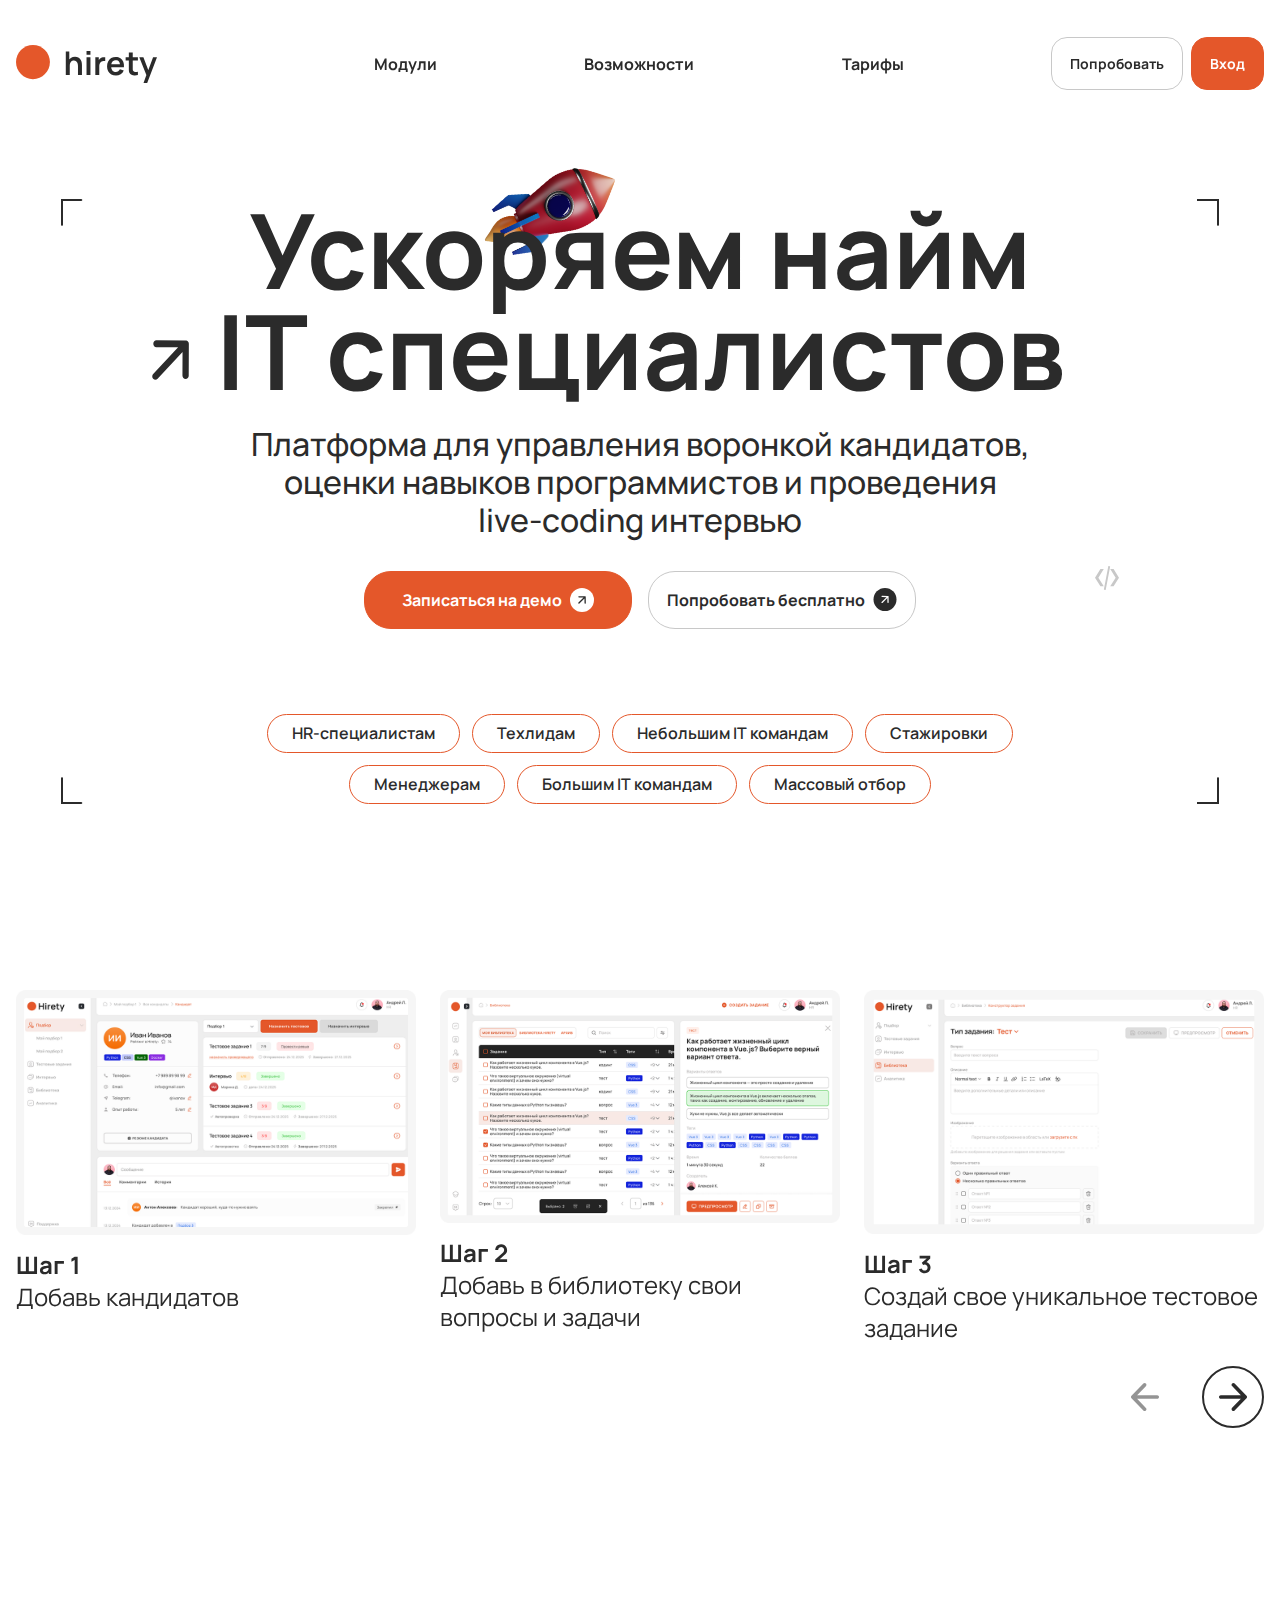
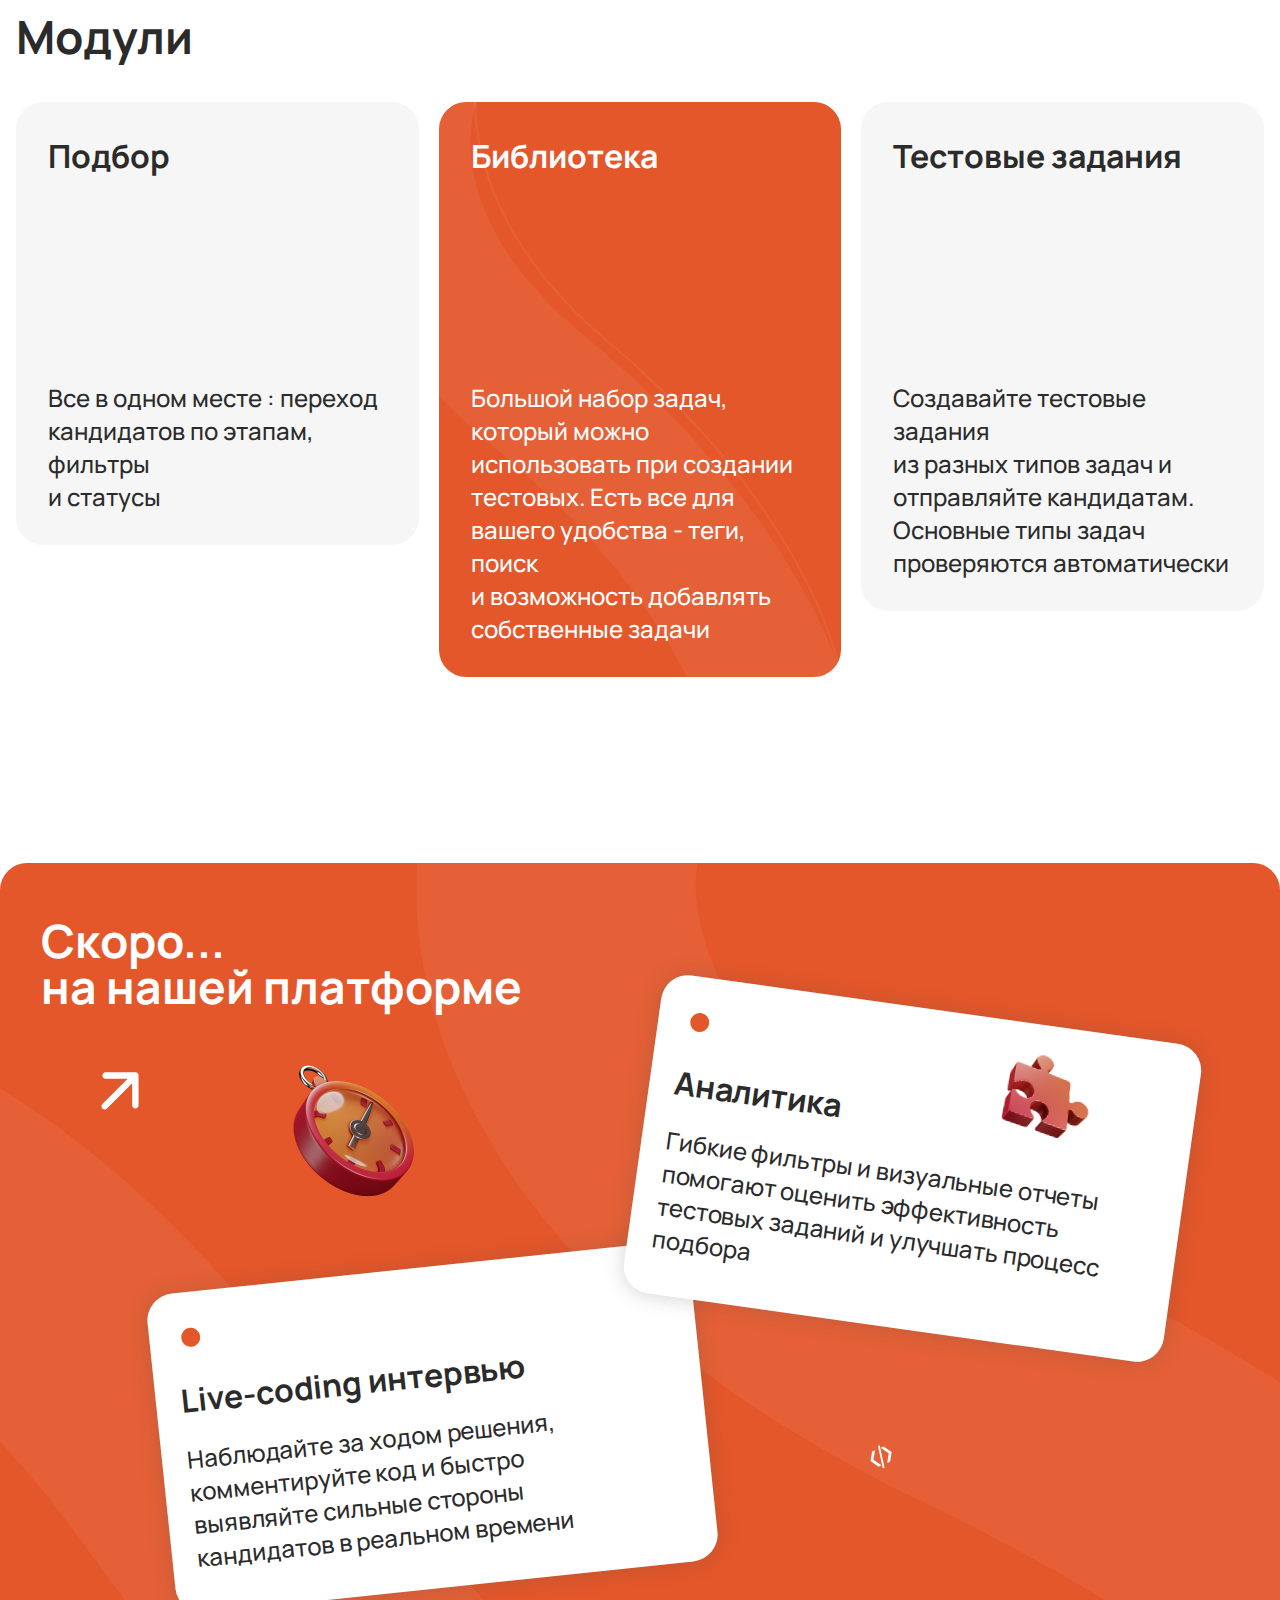
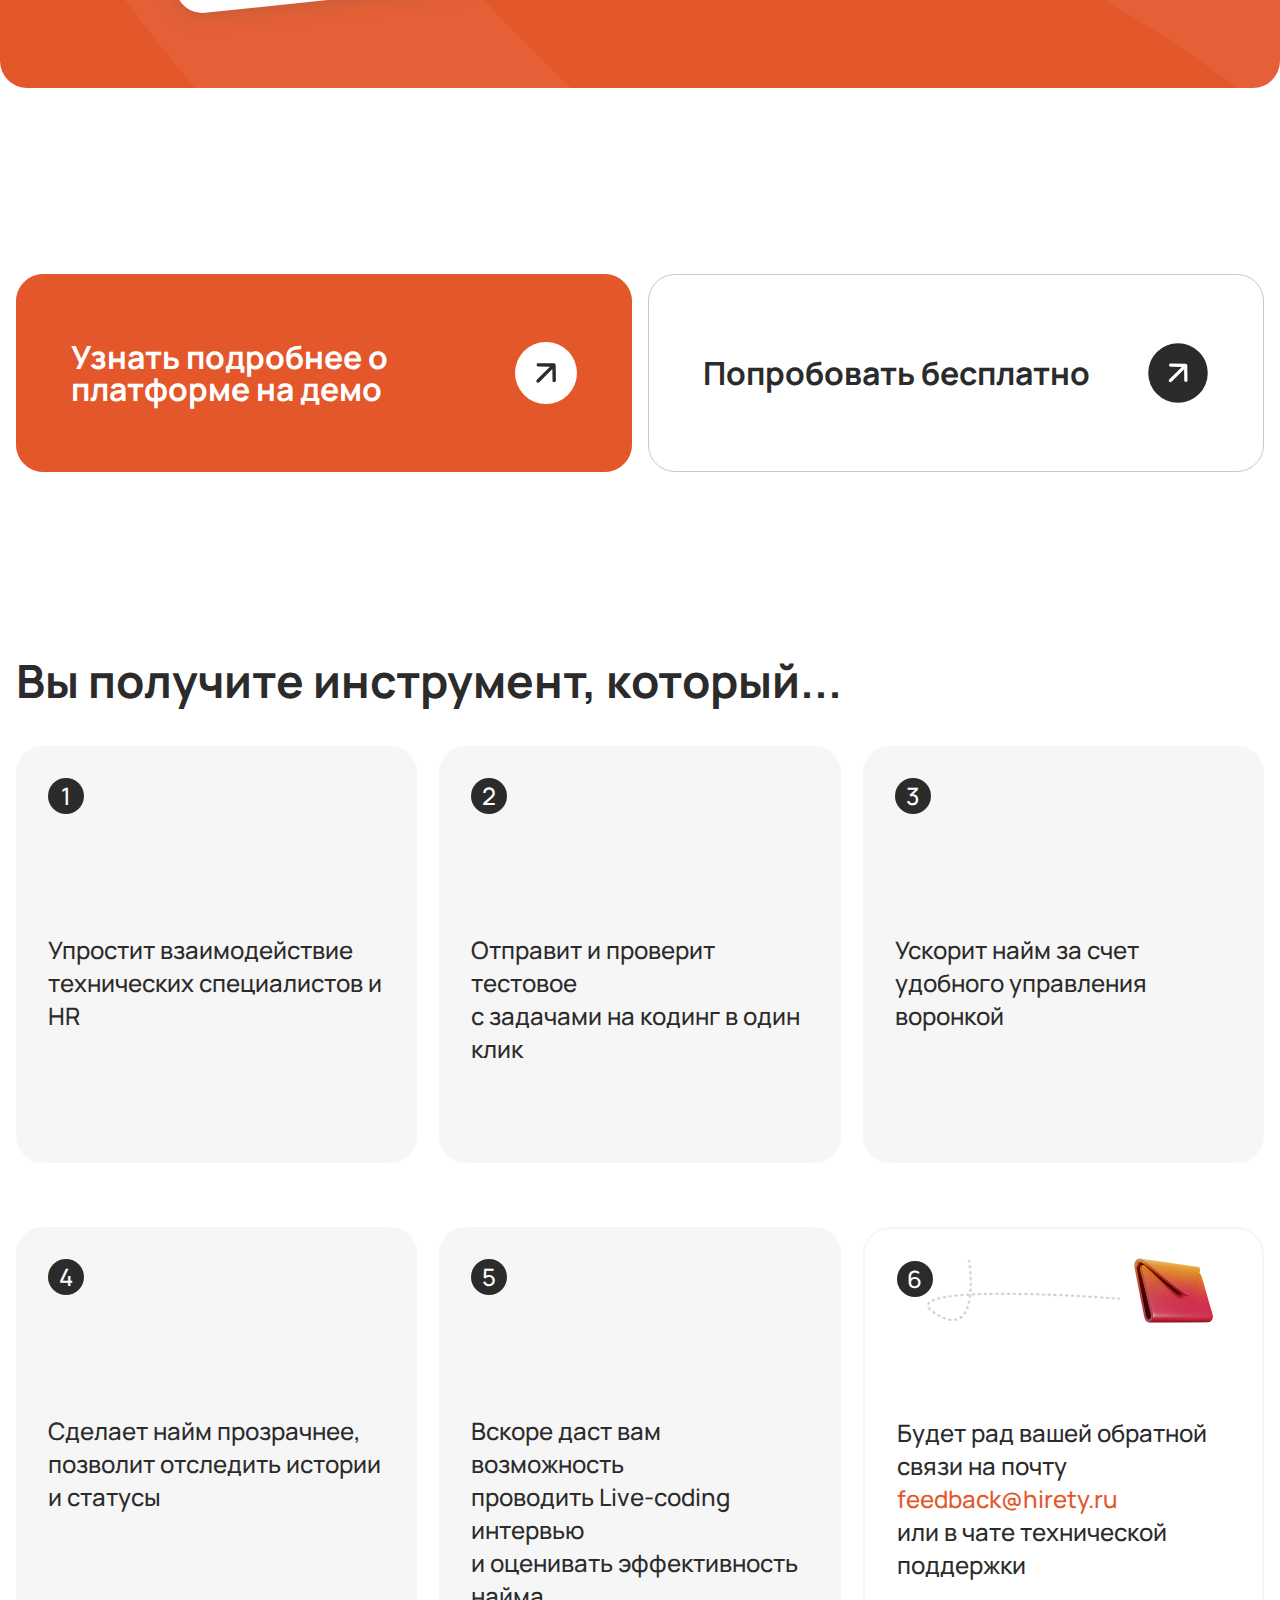
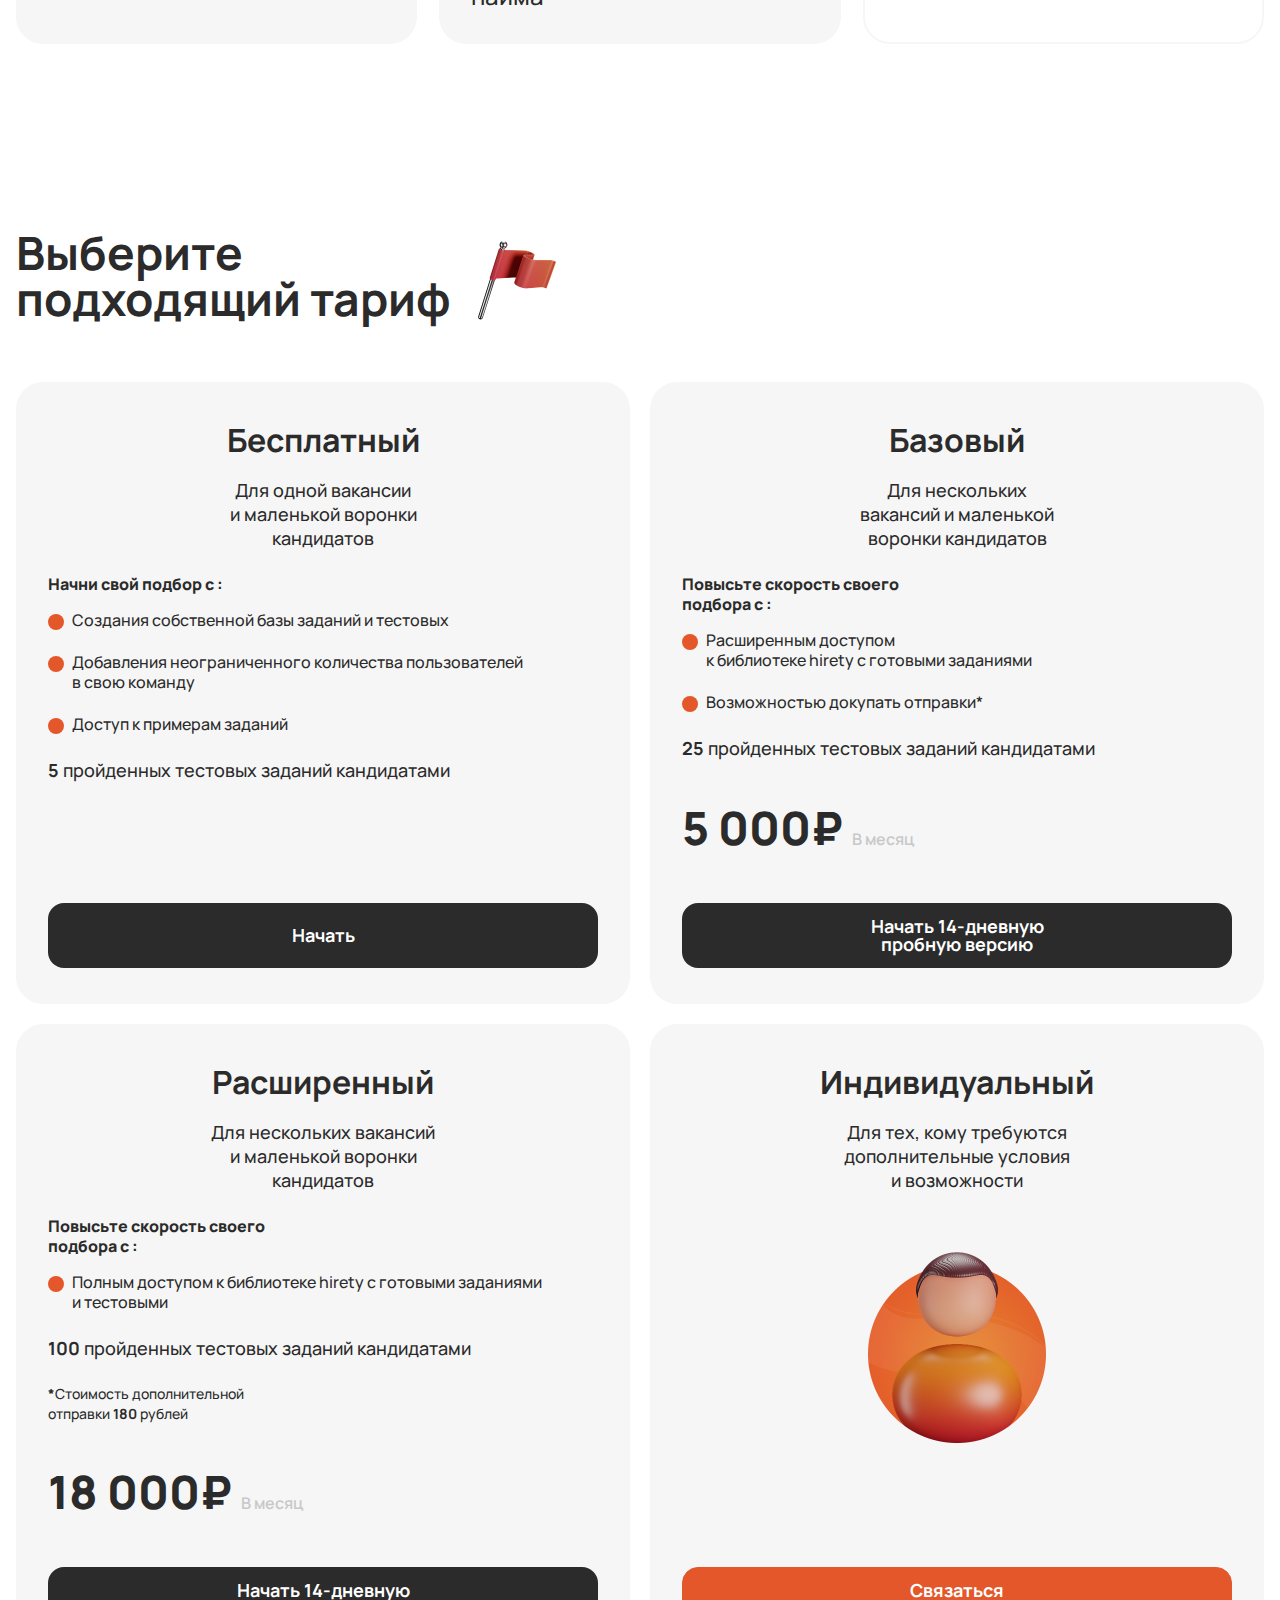
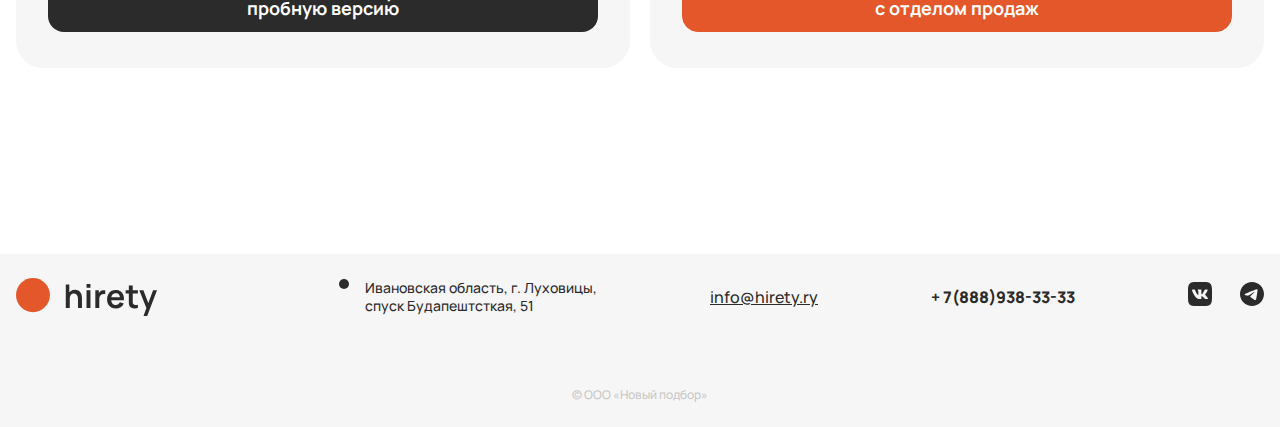
==== index.html @ b50f2826 "fix" ====
<!DOCTYPE html>
<html lang="ru">

<head>
    <meta charset="UTF-8">
    <meta name="viewport" content="width=device-width, initial-scale=1.0">
    <title>Document</title>
    <link rel="stylesheet" href="./styles/style.css">
    <link rel="stylesheet" href="https://unpkg.com/swiper/swiper-bundle.min.css">
</head>

<body>

    <header class="header">
        <div class="container header_container">
            <div class="logo"></div>
            <nav class="nav mobile-hidden">
                <ol class="nav__list">
                    <li class="nav__list-item"><a href="#modules">Модули</a></li>
                    <li class="nav__list-item"><a href="#advantages">Возможности</a></li>
                    <li class="nav__list-item"><a href="#rates">Тарифы</a></li>
                </ol>
            </nav>
            <div class="header__btns mobile-hidden">
                <a class="btn btn_secondary btn_header " href="#">Попробовать</a>
                <a class="btn btn_primary btn_header" href="#">Вход</a>
            </div>
            <div class="nav__mobile desktop-hidden">
                <div class="nav__mobile-wrapper">
                    <a href="#" class="btn btn-nav_mobile btn-nav_mobile-user" ontouchstart>
                        <svg width="24" height="24" viewBox="0 0 24 24" fill="none" xmlns="http://www.w3.org/2000/svg">
                            <path
                                d="M12 12C10.9 12 9.95833 11.6083 9.175 10.825C8.39167 10.0417 8 9.1 8 8C8 6.9 8.39167 5.95833 9.175 5.175C9.95833 4.39167 10.9 4 12 4C13.1 4 14.0417 4.39167 14.825 5.175C15.6083 5.95833 16 6.9 16 8C16 9.1 15.6083 10.0417 14.825 10.825C14.0417 11.6083 13.1 12 12 12ZM4 18V17.2C4 16.6333 4.14583 16.1125 4.4375 15.6375C4.72917 15.1625 5.11667 14.8 5.6 14.55C6.63333 14.0333 7.68333 13.6458 8.75 13.3875C9.81667 13.1292 10.9 13 12 13C13.1 13 14.1833 13.1292 15.25 13.3875C16.3167 13.6458 17.3667 14.0333 18.4 14.55C18.8833 14.8 19.2708 15.1625 19.5625 15.6375C19.8542 16.1125 20 16.6333 20 17.2V18C20 18.55 19.8042 19.0208 19.4125 19.4125C19.0208 19.8042 18.55 20 18 20H6C5.45 20 4.97917 19.8042 4.5875 19.4125C4.19583 19.0208 4 18.55 4 18ZM6 18H18V17.2C18 17.0167 17.9542 16.85 17.8625 16.7C17.7708 16.55 17.65 16.4333 17.5 16.35C16.6 15.9 15.6917 15.5625 14.775 15.3375C13.8583 15.1125 12.9333 15 12 15C11.0667 15 10.1417 15.1125 9.225 15.3375C8.30833 15.5625 7.4 15.9 6.5 16.35C6.35 16.4333 6.22917 16.55 6.1375 16.7C6.04583 16.85 6 17.0167 6 17.2V18ZM12 10C12.55 10 13.0208 9.80417 13.4125 9.4125C13.8042 9.02083 14 8.55 14 8C14 7.45 13.8042 6.97917 13.4125 6.5875C13.0208 6.19583 12.55 6 12 6C11.45 6 10.9792 6.19583 10.5875 6.5875C10.1958 6.97917 10 7.45 10 8C10 8.55 10.1958 9.02083 10.5875 9.4125C10.9792 9.80417 11.45 10 12 10Z"
                                fill="#2B2B2B" />
                        </svg>


                    </a>
                    <div class="btn btn-nav_mobile btn-nav_mobile-menu" id="menuBtn" ontouchstart>
                        <svg id="menuIcon" width="24" height="24" viewBox="0 0 24 24" fill="none" xmlns="http://www.w3.org/2000/svg">
                            <path
                                d="M4 18C3.71667 18 3.47917 17.9042 3.2875 17.7125C3.09583 17.5208 3 17.2833 3 17C3 16.7167 3.09583 16.4792 3.2875 16.2875C3.47917 16.0958 3.71667 16 4 16H20C20.2833 16 20.5208 16.0958 20.7125 16.2875C20.9042 16.4792 21 16.7167 21 17C21 17.2833 20.9042 17.5208 20.7125 17.7125C20.5208 17.9042 20.2833 18 20 18H4ZM4 13C3.71667 13 3.47917 12.9042 3.2875 12.7125C3.09583 12.5208 3 12.2833 3 12C3 11.7167 3.09583 11.4792 3.2875 11.2875C3.47917 11.0958 3.71667 11 4 11H20C20.2833 11 20.5208 11.0958 20.7125 11.2875C20.9042 11.4792 21 11.7167 21 12C21 12.2833 20.9042 12.5208 20.7125 12.7125C20.5208 12.9042 20.2833 13 20 13H4ZM4 8C3.71667 8 3.47917 7.90417 3.2875 7.7125C3.09583 7.52083 3 7.28333 3 7C3 6.71667 3.09583 6.47917 3.2875 6.2875C3.47917 6.09583 3.71667 6 4 6H20C20.2833 6 20.5208 6.09583 20.7125 6.2875C20.9042 6.47917 21 6.71667 21 7C21 7.28333 20.9042 7.52083 20.7125 7.7125C20.5208 7.90417 20.2833 8 20 8H4Z"
                                fill="#2B2B2B" />
                        </svg>
                    </div>
                </div>

            </div>
        </div>
        <div class="menu__mobile hidden">
            <div class="menu__mobile-content">
                <a href="#modules" class="btn btn_primary btn_menu-mobile">Модули</a>
                <a href="#advantages" class="btn btn_secondary btn_menu-mobile">Возможности</a>
                <a href="#rates" class="btn btn_secondary btn_menu-mobile">Тарифы</a>
                <a href="#" class="btn btn_secondary btn_menu-mobile">Попробовать</a>
            </div>
        </div>
    </header>
    <main class="main">
        <section class="section section_hero container">
            <div class="section_hero__info">
                <h1 class="section_hero__title">
                    Ускоряем найм IT специалистов
                </h1>
                <h3 class="section_hero__text">
                    Платформа для управления воронкой кандидатов, оценки навыков программистов и проведения
                    <br>live-coding интервью
                </h3>
                <div class="section_hero__btns">
                    <a href="#" class="btn btn_secondary btn_hero">Попробовать бесплатно</a>
                    <a href="#" class="btn btn_primary btn_hero">Записаться на демо</a>

                </div>
            </div>
            <div class="section_hero__for-who">
                <div class="for-who__items">
                    <div class="for-who__item">
                        HR-специалистам
                    </div>
                    <div class="for-who__item">
                        Техлидам
                    </div>
                    <div class="for-who__item">
                        Небольшим IT командам
                    </div>
                    <div class="for-who__item">
                        Стажировки
                    </div>
                    <div class="for-who__item">
                        Менеджерам
                    </div>
                    <div class="for-who__item">
                        Большим IT командам
                    </div>
                    <div class="for-who__item">
                        Массовый отбор
                    </div>
                </div>

            </div>
        </section>
        <section class="section section_steps container_l">
            <!-- swiper скрывается на мобильных -->
            <div class="swiper-container mobile-hidden">
                <div class="swiper-wrapper">
                    <div class="swiper-slide">
                        <div class="section_steps__item">
                            <img class="section_steps__item-img" src="./images/steps/1.png" alt="Шаг 1">
                            <div class="section_steps__item-title">Шаг 1</div>
                            <div class="section_steps__item-text">Добавь кандидатов</div>
                        </div>
                    </div>
                    <div class="swiper-slide">
                        <div class="section_steps__item">
                            <img class="section_steps__item-img" src="./images/steps/2.png" alt="Шаг 2">
                            <div class="section_steps__item-title">Шаг 2</div>
                            <div class="section_steps__item-text">Добавь в библиотеку свои вопросы и задачи </div>
                        </div>
                    </div>
                    <div class="swiper-slide">
                        <div class="section_steps__item">
                            <img class="section_steps__item-img" src="./images/steps/3.png" alt="Шаг 3">
                            <div class="section_steps__item-title">Шаг 3</div>
                            <div class="section_steps__item-text">Создай свое уникальное тестовое задание</div>
                        </div>
                    </div>
                    <div class="swiper-slide">
                        <div class="section_steps__item">
                            <img class="section_steps__item-img" src="./images/steps/1.png" alt="Шаг 4">
                            <div class="section_steps__item-title">Шаг 4</div>
                            <div class="section_steps__item-text">Отслеживай результаты</div>
                        </div>
                    </div>
                    <div class="swiper-slide">
                        <div class="section_steps__item_five">
                            <div class="step__like"></div>
                            <div class="step_five__text">
                                Поздравляем! <br>Вы нашли лучшего кандидата!
                            </div>
                        </div>
                    </div>
                </div>


                <div class="swiper-btns">
                    <div class="custom-prev"></div>
                    <div class="custom-next"></div>
                </div>

            </div>
            <!-- swiper end-->
            <!-- дубль шагов для мобильных -->
            <div class="section_steps__items desktop-hidden">
                <div class="section_steps__item">
                    <img class="section_steps__item-img" src="./images/steps/1.png" alt="Шаг 1">
                    <div class="section_steps__item-title">Шаг 1</div>
                    <div class="section_steps__item-text">Добавь кандидатов</div>
                </div>
                <div class="section_steps__item">
                    <img class="section_steps__item-img" src="./images/steps/2.png" alt="Шаг 2">
                    <div class="section_steps__item-title">Шаг 2</div>
                    <div class="section_steps__item-text">Добавь в библиотеку свои вопросы и задачи </div>
                </div>
                <div class="section_steps__item">
                    <img class="section_steps__item-img" src="./images/steps/3.png" alt="Шаг 3">
                    <div class="section_steps__item-title">Шаг 3</div>
                    <div class="section_steps__item-text">Создай свое уникальное тестовое задание</div>
                </div>
                <div class="section_steps__item">
                    <img class="section_steps__item-img" src="./images/steps/1.png" alt="Шаг 4">
                    <div class="section_steps__item-title">Шаг 4</div>
                    <div class="section_steps__item-text">Отслеживай результаты</div>
                </div>
                <div class="section_steps__item">
                    <div class="section_steps__item_five">
                        <div class="step__like"></div>
                        <div class="step_five__text">
                            Поздравляем! <br>Вы нашли лучшего кандидата!
                        </div>
                    </div>
                </div>
            </div>
            <!-- конц дубля -->
        </section>
        <section id="modules" class="section section_modules container_l">
            <h2 class="section__title">Модули</h2>
            <div class="modules__container">
                <div class="modules-item">
                    <h4 class="modules-item__title bold">
                        Подбор
                    </h4>
                    <div class="modules-item__text">
                        Все в одном месте : переход кандидатов по этапам, фильтры <br>и статусы
                    </div>
                </div>
                <div class="modules-item">
                    <h4 class="modules-item__title bold">
                        Библиотека
                    </h4>
                    <div class="modules-item__text">
                        Большой набор задач, который можно использовать при создании тестовых. Есть все для вашего
                        удобства - теги, поиск <br>и возможность добавлять собственные задачи
                    </div>
                </div>
                <div class="modules-item">
                    <h4 class="modules-item__title bold">
                        Тестовые задания
                    </h4>
                    <div class="modules-item__text">
                        Создавайте тестовые задания <br> из разных типов задач и отправляйте кандидатам. Основные типы
                        задач проверяются автоматически
                    </div>
                </div>

            </div>
        </section>
        <section class="section section_anons">
            <div class="container_s section_anons_container">
                <h2 class="section__title">
                    Скоро... <br>
                    на нашей платформе
                </h2>
                <div class="annons-items">
                    <div class="annons-item">
                        <h4 class="annons-item__title bold">
                            Аналитика
                        </h4>
                        <div class="annons-item__text">
                            Гибкие фильтры и визуальные отчеты помогают оценить эффективность тестовых заданий и
                            улучшать процесс подбора
                        </div>
                    </div>
                    <div class="annons-item">
                        <h4 class="annons-item__title bold">
                            Live-coding интервью
                        </h4>
                        <div class="annons-item__text">
                            Наблюдайте за ходом решения, комментируйте код и быстро выявляйте сильные стороны кандидатов
                            в реальном времени
                        </div>
                    </div>
                </div>

            </div>
        </section>
        <section class="section section_links container_l">
            <div class="section_links__btns">
                <a href="#" class="btn btn_secondary btn_links">
                    <span>Попробовать бесплатно</span>
                </a>
                <a href="#" class="btn btn_primary btn_links">
                    <span>
                        Узнать подробнее о платформе на демо
                    </span>
                </a>

            </div>
        </section>
        <section id="advantages" class="section section_advantages container_l">
            <h2 class="section__title">Вы получите инструмент, который...</h2>
            <div class="advantages-items">
                <div class="advantages-item">
                    <div class="advantages-item__count">1</div>
                    <div class="advantages-item__text">
                        Упростит взаимодействие технических специалистов и HR
                    </div>
                </div>
                <div class="advantages-item">
                    <div class="advantages-item__count">2</div>
                    <div class="advantages-item__text">
                        Отправит и проверит тестовое <br>с задачами на кодинг в один клик
                    </div>
                </div>
                <div class="advantages-item">
                    <div class="advantages-item__count">3</div>
                    <div class="advantages-item__text">
                        Ускорит найм за счет удобного управления воронкой
                    </div>
                </div>
                <div class="advantages-item">
                    <div class="advantages-item__count">4</div>
                    <div class="advantages-item__text">
                        Сделает найм прозрачнее, позволит отследить истории <br>и статусы
                    </div>
                </div>
                <div class="advantages-item">
                    <div class="advantages-item__count">5</div>
                    <div class="advantages-item__text">
                        Вскоре даст вам возможность <br> проводить Live-coding интервью <br>и оценивать эффективность
                        найма
                    </div>
                </div>
                <div class="advantages-item">
                    <div class="advantages-item__count">6</div>
                    <div class="advantages-item__text">
                        Будет рад вашей обратной связи на почту <a class="link_red"
                            href="mailto:feedback@hirety.ru">feedback@hirety.ru</a> <br>или в чате технической поддержки
                    </div>
                </div>
            </div>

        </section>
        <section id="rates" class="section section_rates container_l">
            <h2 class="section__title">
                Выберите <br>
                подходящий тариф
            </h2>
            <div class="rates-items">
                <div class="rates-item">
                    <div class="rates-item__info">
                        <div class="rates-item__info_top">
                            <h4 class="rates-item__title bold">Бесплатный</h4>
                            <div class="rates-item__text">
                                Для одной вакансии <br>и маленькой воронки <br>кандидатов
                            </div>
                        </div>
                        <div class="rates-item__info_list-wrapper">
                            <div class="rates-item__info_list__title">Начни свой подбор с :</div>
                            <ol class="rates-item__info_list">
                                <li class="rates-item__info_list-item">Создания собственной базы заданий и тестовых</li>
                                <li class="rates-item__info_list-item">Добавления неограниченного количества
                                    пользователей <br>в свою команду</li>
                                <li class="rates-item__info_list-item">Доступ к примерам заданий</li>
                            </ol>
                        </div>
                        <div class="rates-item__info_adv">
                            <strong>5</strong> пройденных тестовых заданий кандидатами
                        </div>
                    </div>
                    <div class="rates-item__info_bottom">
                        <a href="#" class="btn rates-item_btn btn_black">Начать</a>
                    </div>

                </div>
                <div class="rates-item">
                    <div class="rates-item__info">
                        <div class="rates-item__info_top">
                            <h4 class="rates-item__title bold">Базовый</h4>
                            <div class="rates-item__text">
                                Для нескольких <br> вакансий и маленькой <br> воронки кандидатов
                            </div>
                        </div>
                        <div class="rates-item__info_list-wrapper">
                            <div class="rates-item__info_list__title">Повысьте скорость своего <br> подбора с :</div>
                            <ol class="rates-item__info_list">
                                <li class="rates-item__info_list-item">Расширенным доступом <br>
                                    к библиотеке hirety с готовыми заданиями</li>
                                <li class="rates-item__info_list-item">Возможностью докупать отправки*</li>
                            </ol>
                        </div>
                        <div class="rates-item__info_adv">
                            <strong>25 </strong> пройденных тестовых заданий кандидатами
                        </div>
                    </div>
                    <div class="rates-item__info_bottom">
                        <div class="rates-item__price">
                            <span>5 000₽</span> <span class="rates-item__price-text">В месяц</span>
                        </div>
                        <a href="#" class="btn rates-item_btn btn_black">
                            <span>Начать 14-дневную<br> пробную версию</span>
                        </a>
                    </div>

                </div>

                <div class="rates-item">
                    <div class="rates-item__info">
                        <div class="rates-item__info_top">
                            <h4 class="rates-item__title bold">Расширенный</h4>
                            <div class="rates-item__text">
                                Для нескольких вакансий <br> и маленькой воронки <br> кандидатов
                            </div>
                        </div>
                        <div class="rates-item__info_list-wrapper">
                            <div class="rates-item__info_list__title">Повысьте скорость своего <br> подбора с :</div>
                            <ol class="rates-item__info_list">
                                <li class="rates-item__info_list-item">Полным доступом к библиотеке hirety с готовыми
                                    заданиями <br>и тестовыми</li>

                            </ol>
                        </div>
                        <div class="rates-item__info_adv">
                            <strong>100 </strong>пройденных тестовых заданий кандидатами
                        </div>
                        <div class="rates-item__correction">
                            <strong>*</strong>Стоимость дополнительной <br> отправки <strong>180</strong> рублей
                        </div>
                    </div>
                    <div class="rates-item__info_bottom">
                        <div class="rates-item__price">
                            <span>18 000₽</span> <span class="rates-item__price-text">В месяц</span>
                        </div>
                        <a href="#" class="btn rates-item_btn btn_black">
                            <span>Начать 14-дневную<br> пробную версию</span>
                        </a>
                    </div>

                </div>

                <div class="rates-item">
                    <div class="rates-item__info">
                        <div class="rates-item__info_top">
                            <h4 class="rates-item__title bold">Индивидуальный</h4>
                            <div class="rates-item__text">
                                Для тех, кому требуются <br> дополнительные условия <br>
                                и возможности
                            </div>
                        </div>
                    </div>
                    <div class="rates-item__info_middle">
                        <div class="img-personality"></div>
                    </div>
                    <div class="rates-item__info_bottom">
                        <div class="btn rates-item_btn btn_primary" onclick="openModal()" ontouchstart>
                            <span>Связаться <br>с отделом продаж</span>
                        </div>
                    </div>

                </div>
            </div>
        </section>
    </main>
    <footer class="footer">
        <div class="container">
            <div class="footer__content">
                <div class="footer__content_top">
                    <div class="logo"></div>
                    <div class="footer__adress">
                        Ивановская область, г. Луховицы, <br> спуск Будапештсткая, 51
                    </div>
                    <a class="footer__mail" href="mailto:info@hirety.ry">info@hirety.ry</a>
                    <a class="footer__tel" href="tel:+78889383333">+ 7(888)938-33-33</a>
                    <div class="footer__links">
                        <a href="#">
                            <svg width="24" height="24" viewBox="0 0 24 24" fill="none"
                                xmlns="http://www.w3.org/2000/svg">
                                <g clip-path="url(#clip0_1_197)">
                                    <path
                                        d="M15.684 0H8.316C1.592 0 0 1.592 0 8.316V15.684C0 22.408 1.592 24 8.316 24H15.684C22.408 24 24 22.408 24 15.684V8.316C24 1.592 22.391 0 15.684 0ZM19.376 17.123H17.632C16.972 17.123 16.768 16.598 15.582 15.396C14.549 14.396 14.092 14.261 13.838 14.261C13.482 14.261 13.38 14.363 13.38 14.854V16.429C13.38 16.853 13.245 17.107 12.127 17.107C10.281 17.107 8.231 15.989 6.792 13.905C4.624 10.857 4.03 8.57 4.03 8.096C4.03 7.842 4.132 7.605 4.623 7.605H6.367C6.807 7.605 6.977 7.808 7.147 8.282C8.01 10.772 9.45 12.957 10.043 12.957C10.263 12.957 10.365 12.855 10.365 12.297V9.721C10.297 8.535 9.67 8.434 9.67 8.011C9.67 7.807 9.84 7.604 10.11 7.604H12.854C13.227 7.604 13.362 7.807 13.362 8.247V11.72C13.362 12.092 13.532 12.228 13.633 12.228C13.853 12.228 14.04 12.092 14.446 11.686C15.7 10.28 16.597 8.112 16.597 8.112C16.716 7.858 16.919 7.621 17.36 7.621H19.104C19.629 7.621 19.748 7.891 19.629 8.264C19.409 9.281 17.275 12.295 17.275 12.295C17.089 12.6 17.021 12.735 17.275 13.075C17.461 13.329 18.071 13.854 18.478 14.328C19.223 15.175 19.798 15.886 19.951 16.378C20.121 16.868 19.866 17.122 19.375 17.122L19.376 17.123Z"
                                        fill="#2B2B2B" />
                                </g>
                                <defs>
                                    <clipPath id="clip0_1_197">
                                        <rect width="24" height="24" fill="white" />
                                    </clipPath>
                                </defs>
                            </svg>

                        </a>
                        <a href="">
                            <svg width="24" height="24" viewBox="0 0 24 24" fill="none"
                                xmlns="http://www.w3.org/2000/svg">
                                <g clip-path="url(#clip0_1_199)">
                                    <path
                                        d="M24 12C24 15.1826 22.7357 18.2348 20.4853 20.4853C18.2348 22.7357 15.1826 24 12 24C8.8174 24 5.76516 22.7357 3.51472 20.4853C1.26428 18.2348 0 15.1826 0 12C0 8.8174 1.26428 5.76516 3.51472 3.51472C5.76516 1.26428 8.8174 0 12 0C15.1826 0 18.2348 1.26428 20.4853 3.51472C22.7357 5.76516 24 8.8174 24 12ZM12.4305 8.859C11.2635 9.345 8.9295 10.35 5.4315 11.874C4.8645 12.099 4.566 12.321 4.539 12.537C4.494 12.9015 4.9515 13.0455 5.574 13.242L5.8365 13.3245C6.4485 13.524 7.2735 13.7565 7.701 13.7655C8.091 13.7745 8.5245 13.6155 9.003 13.2855C12.2715 11.079 13.959 9.9645 14.064 9.9405C14.139 9.9225 14.244 9.9015 14.313 9.9645C14.3835 10.026 14.376 10.1445 14.3685 10.176C14.3235 10.3695 12.528 12.0375 11.5995 12.9015C11.31 13.1715 11.1045 13.362 11.0625 13.4055C10.97 13.5 10.876 13.593 10.7805 13.6845C10.2105 14.2335 9.7845 14.6445 10.803 15.3165C11.2935 15.6405 11.6865 15.906 12.078 16.173C12.504 16.464 12.93 16.7535 13.482 17.1165C13.6215 17.2065 13.7565 17.304 13.887 17.397C14.3835 17.751 14.832 18.069 15.3825 18.018C15.7035 17.988 16.035 17.688 16.203 16.788C16.6005 14.6625 17.382 10.059 17.562 8.1615C17.573 8.00376 17.5664 7.84529 17.5425 7.689C17.5284 7.56288 17.4673 7.44669 17.3715 7.3635C17.235 7.26928 17.0723 7.22047 16.9065 7.224C16.4565 7.2315 15.762 7.473 12.4305 8.859Z"
                                        fill="#2B2B2B" />
                                </g>
                                <defs>
                                    <clipPath id="clip0_1_199">
                                        <rect width="24" height="24" fill="white" />
                                    </clipPath>
                                </defs>
                            </svg>

                        </a>
                    </div>
                </div>
                <div class="copyrigts">© ООО «Новый подбор»</div>
            </div>
        </div>

    </footer>
    <div id="modal" class="modal hidden">
        <div class="modal-content">
            <div class="modal__img">

            </div>
            <div class="modal__wrapper">
                <div class="modal__title">Заполните форму для обратной связи</div>
                <p class="modal__text">Наш менеджер свяжется с вами <br> в течении 30 минут</p>
                <form id="feedbackForm">
                    <label class="label_hidden" for="name">Имя:</label>
                    <input type="text" id="name" name="name" placeholder="Имя" required>

                    <label class="label_hidden" for="email">Email:</label>
                    <input type="email" id="email" name="email" placeholder="@ Email*" required>

                    <label class="label_hidden" for="phone">Телефон:</label>
                    <input type="tel" id="phone" name="phone" placeholder="+7" required>

                    <label class="label-checkbox" for="agreement">
                        <input type="checkbox" id="agreement" name="agreement" required>
                        <span>
                            Я ознакомлен(а) с <a href="#">политикой</a>, <a href="#">соглашением</a>,
                            и даю согласие на обработку персональных данных
                        </span>

                    </label>

                    <button class="btn btn_primary" type="submit">Оставить заявку</button>
                </form>
            </div>
            <span class="modal__close" onclick="closeModal()"></span>

        </div>
    </div>
    <script src="https://unpkg.com/swiper/swiper-bundle.min.js"></script>
    <script src="./scripts/script.js"></script>
</body>

</html>
---- styles/style.css ----
@font-face {
    font-family: 'Manrope';
    src: url('../fonts/Manrope-Regular.ttf');
    font-weight: 400;
}

@font-face {
    font-family: 'Manrope';
    src: url('../fonts/Manrope-Medium.ttf');
    font-weight: 500;
}

@font-face {
    font-family: 'Manrope';
    src: url('../fonts/Manrope-SemiBold.ttf');
    font-weight: 600;
}

@font-face {
    font-family: 'Manrope';
    src: url('../fonts/Manrope-Bold.ttf');
    font-weight: 700;
}

@font-face {
    font-family: 'Manrope';
    src: url('../fonts/Manrope-ExtraBold.ttf');
    font-weight: 800;
}

* {
    margin: 0;
    padding: 0;
    box-sizing: border-box;
}

:root {
    --color-base-black: #2B2B2B;
    --color-base-white: #ffffff;
    --color-primary: #E4572A;
    --color-primary-100: #FC7A51;
    --color-secondary: #E5FF3C;
    --color-gray-50: #C8C8C8;
    --color-gray-100: #F6F6F6;

    --border-radius-l: 27px;
    --border-radius-m: 16px;
    --border-radius-s: 12px;

    --box-shadow: 0px 1px 20px 0px #50505040;

}

html {
    font-family: 'Manrope', Arial, Helvetica, sans-serif;
    font-weight: 500;
    color: var(--color-base-black);
    font-size: 24px;
    overflow-x: hidden;
    scroll-behavior: smooth;
}

h1 {
    font-weight: 700;
    font-size: 104px;
    line-height: 100.88px;
}

h2 {
    font-weight: 700;
    font-size: 46px;
    line-height: 46px;
}

h3 {
    font-size: 32px;
    font-weight: 500;
    line-height: 38px;
}

h3.bold {
    font-size: 24px;
    font-weight: 700;

}

h4.bold {
    font-size: 32px;
    font-weight: 700;

}

ol {
    list-style: none;
}

a {
    text-decoration: none;
    color: inherit;
}

.btn {
    cursor: pointer;
    border-radius: var(--border-radius-m);
    display: flex;
    align-items: center;
    justify-content: center;
    font-size: 16px;
    font-weight: 700;
    transition: .2s;
    width: fit-content;
}

.btn:hover {
    background-color: var(--color-primary-100);
    color: #ffffff;
    border: 1px solid var(--color-primary-100);
}

.btn:active {
    background-color: var(--color-primary);
    color: #ffffff;
    border: 1px solid var(--color-primary);
}

.btn.btn_disabled {
    background-color: var(--color-gray-50);
    color: #ffffff;
}

.btn_primary {
    background-color: var(--color-primary);
    color: #ffffff;
    border: 1px solid var(--color-primary);
}

.btn_secondary {
    border: 1px solid var(--color-gray-50)
}

.btn_black {
    background-color: var(--color-base-black);
    border-radius: var(--border-radius-m);
}

.rates-item_btn {
    width: 100%;
    height: 65px;
    color: #ffffff;
    font-size: 18px;
    line-height: 18px;
    text-align: center;

}

.btn_header {
    padding: 16px 18px;
    font-size: 14px;
}

.btn_hero {
    border-radius: var(--border-radius-l);
    font-size: 16px;
    line-height: 8px;
    gap: 8px;
    padding: 16px;
    width: 100%;
    align-items: center;
}

.container {
    max-width: 1622px;
    margin: 0 auto;
    width: 100%;
    padding: 0 16px;
}

.container_l {
    max-width: 1717px;
    margin: 0 auto;
    width: 100%;
    padding: 0 16px;
}

.container_s {
    max-width: 1231px;
    margin: 0 auto;
    width: 100%;
    padding: 0 16px;
}

.header {
    padding: 37px 0 10px;
    position: fixed;
    top: 0;
    left: 0;
    width: 100%;
    z-index: 10;
    background-color: transparent;
    transition: padding 0.3s ease, background-color 0.3s ease;
}

.header.scrolled {
    padding: 10px 0 10px;
    /* Новый padding */
    background-color: var(--color-gray-100);
    /* Новый фон (например, белый) */
}

.header_container {
    display: flex;
    align-items: center;
    justify-content: space-between;
    gap: 16px;
}

.logo {
    width: 141px;
    margin-right: 69px;
    height: 38px;
    flex-shrink: 0;
    background: url('../images/logo.svg')50% / cover no-repeat;
}
.nav__mobile-wrapper {
    display: flex;
    align-items: center;
    gap: 7px;
    
}
.btn-nav_mobile {
    padding: 7px 10px;
    border-radius: var(--border-radius-s);
    border: 1px solid var(--color-gray-50);
    height: 38px;
}
.menu__mobile {
    position: absolute;
    top: calc(100% + 10px);
    left: 0;
    width: 100%;
    padding: 0 10px;
    transition: .2s
}
.menu__mobile.hidden {
    opacity: 0;
    pointer-events: none;
    transform: translateY(-100%);
}
.menu__mobile-content {
    width: 100%;
    display: flex;
    flex-direction: column;
    gap: 8px;
    background-color: #ffffff;
    border-radius: var(--border-radius-l);
    box-shadow: var(--box-shadow);
    padding: 30px;
}
.btn_menu-mobile {
    width: 100%;
    height: 43px;
}
#menuIcon {
    transition: transform 0.3s ease;
}
.nav {
    max-width: 530px;
    flex-grow: 3;
}

.nav__list {
    display: flex;
    align-items: center;
    justify-content: space-between;
    gap: 10px;
}

.nav__list-item {
    font-size: 16px;
    font-weight: 700;
}

.header__btns {
    display: flex;
    align-items: center;
    gap: 8px;
}

.main {
    padding-top: 199px;
    padding-bottom: 186px;
    display: flex;
    flex-direction: column;
    align-items: stretch;
    gap: 186px;
}

.section_hero {
    background: url('../images/hero.png') 50% / 100% 100% no-repeat;
    max-width: 1158px;
    width: 100%;
    margin: 0 auto;
    padding: 0;
}

.section_hero__info {
    max-width: 893px;
    margin: 0 auto;
    text-align: center;
    padding: 0 16px;
    position: relative;
}

.section_hero__info::after {
    content: '';
    z-index: -1;
    width: 24px;
    height: 24px;
    background: url('../images/hero-vector.svg') 50% / contain no-repeat;
    position: absolute;
    right: -32px;
    bottom: 39px;
}

.section_hero__text {
    margin-top: 24px;
    margin-bottom: 32px;
}

.section_hero__btns {
    max-width: 552px;
    display: flex;
    align-items: center;
    gap: 16px;
    flex-direction: row-reverse;
    margin: 0 auto;
}

.btn_hero.btn_secondary:hover+.btn_hero {
    background-color: var(--color-base-white);
    border-color: var(--color-gray-50);
    color: var(--color-base-black);

}

.btn_hero.btn_secondary:hover+.btn_hero::after {
    background: url('../images/link_black.svg') 50% / contain no-repeat;

}

.section_hero__title {
    position: relative;
}

.section_hero__title::before {
    position: absolute;
    transform: rotate(65deg);
    content: '';
    z-index: -1;
    width: 172px;
    height: 172px;
    background: url('../images/rocjet.png') 50% / contain no-repeat;
    top: -75px;
    left: calc(40% - 180px / 2);
}

.section_hero__title::after {
    position: absolute;

    content: '';
    z-index: -1;
    width: 41px;
    height: 41px;
    background: url('../images/hero-arrow.svg') 50% / contain no-repeat;
    bottom: 20px;
    left: -60px;
}

.btn_hero::after {
    transition: .3;
    width: 24px;
    height: 24px;
    content: '';
    display: block;
    background: url('../images/link_black.svg') 50% / contain no-repeat;
}

.btn_hero.btn_primary::after {
    background: url('../images/link_white.svg') 50% / contain no-repeat;
}

.btn_hero.btn_secondary:hover::after {
    background: url('../images/link_white.svg') 50% / contain no-repeat;

}

.section_hero__for-who {
    margin: 0 auto;
    max-width: 797px;
    width: 100%;
    overflow-x: auto;
    margin-top: 85px;
}

.for-who__items {
    width: 797px;
    display: flex;
    flex-wrap: wrap;
    align-items: center;
    justify-content: center;
    gap: 12px;
}

.for-who__item {
    padding: 13.5px 24px;
    border: 1px solid var(--color-primary);
    border-radius: var(--border-radius-l);
    font-size: 16px;
    line-height: 10px;
    font-weight: 600;
}

.section_steps {
    position: relative;
}

.swiper-slide {
    max-width: 493px;
    width: 100%;
}

.section_steps__item-img {
    width: 100%;
    max-height: 302px;
    object-fit: contain;

}

.swiper-btns {
    display: flex;
    align-items: center;
    width: 100%;
    justify-content: end;
    gap: 26px;

}

.custom-next,
.custom-prev {
    width: 62px;
    height: 62px;
    border-radius: 62px;
    z-index: 10;
    cursor: pointer;
    display: flex;
    align-items: center;
    justify-content: center;
    border: 2px solid var(--color-base-black);
    transition: .2s;
}

.custom-next[aria-disabled='true'],
.custom-prev[aria-disabled='true'] {
    opacity: .5;
    border: 2px solid #2b2b2b00;
}

.custom-next::after,
.custom-prev::after {
    content: '';
    background: url('../images/arrow-rigth.svg') 50% / contain no-repeat;
    width: 28px;
    height: 28px;
    display: block;
}

.custom-prev {
    transform: rotate(180deg);
}

.section_steps__item-title {
    font-weight: 700;
    font-size: 24px;
    line-height: 16px;
    margin: 15px 0 8px;
}

.section_steps__item-text {
    font-weight: 400;
    font-size: 24px;
    line-height: 32px;
    max-width: 440px;
}

.section_steps__items .section_steps__item-img {
    max-height: none;
}

.section_steps__item_five {
    position: relative;
    max-width: 376px;
    width: 100%;
    aspect-ratio: 1/1;
    border-radius: 100%;
    background-color: var(--color-primary);
    background-image: url('../images/steps/graphiks.png');
    background-position: 50%;
    background-size: cover;
    margin: 0 auto;
    display: flex;
    align-items: center;
    justify-content: center;
    flex-direction: column;
    text-align: center;
    gap: 8px;
}

.section_steps__item_five::before {
    content: '';
    position: absolute;
    width: 116px;
    height: 116px;
    border-radius: 100%;
    top: 102px;
    left: 119px;
    background: var(--color-secondary);
    filter: blur(85px);
}

.step__like {
    position: relative;
    width: 64px;
    height: 64px;
    background: url('../images/like.png') 50% / contain no-repeat;
}

.step_five__text {
    font-weight: 700;
    font-size: 32px;
    line-height: 32px;
    color: #ffffff;
    position: relative;
}

.modules__container {
    display: flex;
    align-items: start;
    gap: 20px;
    margin-top: 42px;
}

.modules-item {
    width: 100%;
    display: flex;
    flex-direction: column;
    gap: 203px;
    padding: 32px;
    background-color: var(--color-gray-100);
    border-radius: var(--border-radius-l);
}

.modules-item:nth-child(2n) {
    background-color: var(--color-primary);
    color: #ffffff;
    background-image: url('../images/modul_bg.png');
    background-size: cover;
    background-position: 50%;
    background-repeat: no-repeat;
}

.modules-item:nth-child(3n) .modules-item__text {
    max-width: 484px;
}


.modules-item__text {
    max-width: 432px;
}

.section_anons {
    position: relative;
    padding-top: 55px;
    background-color: var(--color-primary);
    border-radius: var(--border-radius-l);
    color: #ffffff;
    background-image: url('../images/graf_anons.png');
    background-position: 50%;
    background-repeat: no-repeat;
    background-size: cover;
}

.section_anons_container {
    position: relative;
}

.section_anons_container::after {
    content: '';
    top: 130px;
    left: 240px;
    position: absolute;
    width: 172px;
    height: 172px;
    background: url('../images/timer.png') 50% / contain no-repeat;
}

.section_anons_container::before {
    content: '';
    top: 527px;
    left: 844px;
    position: absolute;
    width: 24px;
    height: 24px;
    background: url('../images/anons_vector.svg') 50% / contain no-repeat;
}

.section_anons .section__title {
    position: relative;
}

.section_anons .section__title::after {
    width: 38px;
    height: 38px;
    content: '';
    position: absolute;
    bottom: -100px;
    left: 60px;
    background: url('../images/anons_arrow.svg') 50% / contain no-repeat;
}

.annons-item {
    color: var(--color-base-black);
    border-radius: var(--border-radius-l);
    box-shadow: var(--box-shadow);
    padding: 86px 61px 39px 25px;
    background-color: #ffffff;
    max-width: 545px;
    margin-top: 18px;
    position: relative;
}

.annons-item::after {
    position: absolute;
    content: '';
    width: 19px;
    height: 19px;
    top: 36px;
    left: 32px;
    border-radius: 19px;
    background-color: var(--color-primary);
}

.annons-item__title {
    margin-bottom: 20px;
}

.annons-item:first-child {
    transform: rotate(8deg);
    z-index: 2;
    left: 50%;
    top: -20px;
}

.annons-item:first-child::before {
    width: 100px;
    height: 100px;
    content: '';
    position: absolute;
    right: 100px;
    top: 20px;
    display: block;
    background: url('../images/puzzle.png') 50% / contain no-repeat;
}

.annons-item:nth-child(2n) {
    transform: rotate(-6deg);
    z-index: 1;
    left: 10%;
    top: -100px;
}

.section_links__btns {
    display: flex;
    align-items: center;
    gap: 16px;
    flex-direction: row-reverse;
    margin: 0 auto;
}

.btn_links {
    height: 198px;
    width: 100%;
    justify-content: space-between;
    padding: 0 54px;
    font-size: 32px;
    line-height: 32px;
    font-weight: 700;
    border-radius: var(--border-radius-l);
}

.btn_links span {
    max-width: 549px;
}

.btn_links.btn_secondary:hover+.btn_links {
    background-color: var(--color-base-white);
    border-color: var(--color-gray-50);
    color: var(--color-base-black);

}

.btn_links.btn_secondary:hover+.btn_links::after {
    background: url('../images/link_black.svg') 50% / contain no-repeat;

}

.btn_links::after {
    transition: .3;
    width: 62px;
    height: 62px;
    content: '';
    display: block;
    background: url('../images/link_black.svg') 50% / contain no-repeat;
    flex-shrink: 0;
}

.btn_links.btn_primary::after {
    background: url('../images/link_white.svg') 50% / contain no-repeat;
    flex-shrink: 0;
}

.btn_links.btn_secondary:hover::after {
    background: url('../images/link_white.svg') 50% / contain no-repeat;
    flex-shrink: 0;
}

.advantages-items {
    display: grid;
    grid-template-columns: repeat(3, 1fr);
    grid-template-rows: 1fr 1fr;
    grid-column: auto;
    gap: 22px;
}

.advantages-item {
    margin-top: 42px;
    padding: 32px;
    border-radius: var(--border-radius-l);
    background-color: var(--color-gray-100);
    display: flex;
    flex-direction: column;
    gap: 119px;
}

.advantages-item__count {
    width: 36px;
    height: 36px;
    border-radius: 36px;
    background-color: var(--color-base-black);
    color: #ffffff;
    display: flex;
    align-items: center;
    justify-content: center;
}

.advantages-item:last-child {
    border: 2px solid var(--color-gray-100);
    background-color: inherit;
    position: relative;

}

.advantages-item:last-child::after {
    content: '';
    position: absolute;
    width: 100px;
    height: 100px;
    background: url('../images/mail.png') 50% / contain no-repeat;
    top: 12px;
    left: calc(40% - 50px + 150px);
}

.advantages-item:last-child::before {
    content: '';
    position: absolute;
    width: 197px;
    height: 61px;
    background: url('../images/adv_line.png') 50% / contain no-repeat;
    top: 31px;
    left: calc(40% - 197px / 2);
}

.link_red {
    color: var(--color-primary);
}

.rates-items {
    margin-top: 60px;
    display: grid;
    grid-template-columns: repeat(4, 1fr);
    gap: 20px;
}

.rates-item {
    padding: 36px 32px;
    border-radius: var(--border-radius-l);
    background-color: var(--color-gray-100);
    display: flex;
    flex-direction: column;
    justify-content: space-between;
    gap: 60px;

}

.rates-item__info {
    display: flex;
    flex-direction: column;
    gap: 24px;
}

.rates-item__info_top {
    text-align: center;
}

.rates-item__text {
    font-size: 18px;
    line-height: 24px;
    margin-top: 16px;
}

.rates-item__info_list__title {
    font-weight: 800;
    font-size: 16px;
    line-height: 20px;
    margin-bottom: 16px;
}

.rates-item__info_list {
    display: flex;
    flex-direction: column;
    gap: 22px;
}

.rates-item__info_list-item {
    position: relative;
    padding-left: 24px;
    font-size: 16px;
    line-height: 20px;

}

.rates-item__info_list-item::before {
    content: '';
    position: absolute;
    left: 0;
    top: 4px;
    width: 16px;
    border-radius: 16px;
    height: 16px;
    background-color: var(--color-primary);
}

.rates-item__info_adv {
    font-size: 18px;
    line-height: 24px;
}

.rates-item__price {
    font-weight: 800;
    font-size: 46px;
    line-height: 16px;
    margin-bottom: 56px;
}

.rates-item__price-text {
    font-weight: 600;
    font-size: 16px;
    color: var(--color-gray-50);
}

.rates-item__correction {
    font-size: 14px;
    line-height: 20px;
}

.rates-item__info_middle {
    flex-grow: 2;
}

.img-personality {
    width: 178px;
    height: 191px;
    margin: 0 auto;

    background: url('../images/User\ personality.png') 50% / contain no-repeat;
}

.section_rates .section__title {
    position: relative;
}

.section_rates .section__title::after {
    position: absolute;
    content: '';
    width: 100px;
    height: 100px;
    background: url('../images/flag.png') 50% / contain no-repeat;
    top: 0;
    left: 450px;
}

.footer {
    padding: 24px 0;
    background-color: var(--color-gray-100);
}

.footer__content_top {
    display: flex;
    align-items: center;
    justify-content: space-between;
}

.footer__adress {
    font-size: 14px;
    line-height: 18px;
    display: flex;
    gap: 16px;

}

.footer__adress::before {
    content: "";
    width: 10px;
    height: 10px;
    display: block;
    border-radius: 10px;
    background-color: var(--color-base-black);
}

.footer__content {
    display: flex;
    align-items: stretch;
    flex-direction: column;
    gap: 70px;
}

.footer__mail {
    font-size: 16px;
    text-decoration: underline;
}

.footer__tel {
    font-weight: 800;
    font-size: 16px;
}

.footer__links {
    display: flex;
    align-items: center;
    gap: 28px;
}

.copyrigts {
    font-size: 12px;
    color: var(--color-gray-50);
    text-align: center;
}

.desktop-hidden {
    display: none;
}
.modal {
    position: fixed; 
    padding: 10px;
    z-index: 10; 
    left: 0;
    top: 0;
    width: 100%; 
    height: 100%; 
    overflow: auto; 
    background-color: rgba(0,0,0,0.4);
    transition: .2s;
}
.modal.hidden {
    opacity: 0;
    pointer-events: none;
}
.modal-content {
    background-color: #ffffff;
    border-radius: var(--border-radius-l);
   max-width: 1036px;
   margin: 0 auto;
    gap: 47px;
    display: flex;
    align-items: stretch;
    justify-content: space-between;
    margin-top: 10vh;
    transition: .4s;
    position: relative;
}
.modal.hidden .modal-content {
    transform: translateY(20%);
}
.modal__img {
    margin: 24px;    
    max-width: 482px;
    width: 100%;
    border-radius: var(--border-radius-l);
    background: url('../images/modal_img.png') 0 0 / cover no-repeat;
}
.modal__wrapper {
    padding: 80px 91px 80px 0;
}
.modal__close {
    position: absolute;
    top: 24px;
    right: 24px;
    width: 24px;
    height: 24px;
    background: url('../images/close.svg') 50% / contain no-repeat;
    cursor: pointer;
}

.close:hover,
.close:focus {
    color: black;
    text-decoration: none;
    cursor: pointer;
}

#feedbackForm {
    display: flex;
    flex-direction: column;
    gap: 6px;
}

#feedbackForm .label_hidden {
    position: absolute;
    z-index: -10;
    opacity: 0;
    width: 1px;
    height: 1px;
}
#feedbackForm input[type="checkbox"] {
    width: 20px;
    height: 20px;
    flex-shrink: 0;
}
.label-checkbox {
    display: flex;
    gap: 8px;
    align-items: center;
    font-weight: 500;
    font-size: 12px;
    letter-spacing: 1px;
    line-height: 16px;
    color: #999999;
    margin: 16px 0;
}
.label-checkbox a {
    text-decoration: underline;
}
#feedbackForm input::placeholder {
    color: #999999;
}
#feedbackForm input[type="text"],
#feedbackForm input[type="email"],
#feedbackForm input[type="tel"] {
    padding: 16px;
    height: 48px;
    font-size: 18px;
    font-family: 'Manrope';
    border: 1px solid #999999;
    border-radius: var(--border-radius-m);
}
#feedbackForm input:focus {
    outline-color: var(--color-primary);
}
#feedbackForm button[type="submit"] {
   width: 100%;
    height: 61px;
    font-weight: 700;
    font-size: 18px;
}


.modal__title {
    font-weight: 600;
    font-size: 36px;
    line-height: 35px;
}
.modal__text {
    font-weight: 400;
    font-size: 16px;
    line-height: 21px;
    color: #999999;
    margin: 16px 0 24px;
}
@media (max-width: 1450px) {
    .rates-items {
        grid-template-columns: repeat(2, 1fr);
    }
}

@media (max-width: 1200px) {
    .modules__container {
        flex-wrap: wrap;
    }
}

@media (max-width: 1000px) {

    .annons-item:first-child {
        transform: rotate(0);
        z-index: 2;
        left: 0;
        top: 0;
    }

    .annons-item:nth-child(2n) {
        transform: rotate(0);
        z-index: 1;
        left: 0;
        top: 0;
    }

    .section_anons .section__title {
        margin-bottom: 199px;
    }

    .section_anons {
        padding: 42px 0;

    }

    .section_anons_container {
        display: flex;
        flex-direction: column;
        align-items: center;
    }

    .section_anons_container::after {
        top: 96px;
        left: 34px;
        transform: rotate(-16deg);
    }

    .section_anons_container::before {

        top: 124px;
        left: 344px;

    }

    .section_links__btns {
        flex-direction: column;
    }

    .section_anons .section__title::after {
        display: none;
    }

    .advantages-items {
        display: grid;
        grid-template-columns: repeat(2, 1fr);
    }

    .footer__content_top {
        flex-direction: column;
        align-items: center;
        gap: 42px;
    }

    .footer__content_top br {
        display: block;
    }

    .footer__adress {
        flex-direction: column;
        align-items: center;
    }
    .modal__img {
        display: none;
    }
    .modal__wrapper {
        padding: 80px 91px 80px 91px;
    }
}

@media (max-width: 768px) {
    .header {
        padding: 33px 0 10px;
    }
    br {
        display: none;
    }
.desktop-hidden {
    display: block;
}
    .mobile-hidden {
        display: none;
    }

    .section_steps__items.desktop-hidden {
        display: flex;
        flex-direction: column;
        gap: 42px;
    }

    .logo {
        width: 74px;
        margin-right: 0;
        height: 20px;
    }

    .main {
        padding-top: 114px;
        padding-bottom: 132px;
        gap: 72px;
    }

    h1 {
        font-size: 36px;
        line-height: 35px;
    }

    h2 {
        font-size: 32px;
        line-height: 36px;
    }

    h3 {
        font-size: 18px;
        line-height: 24px;
        max-width: 401px;
        margin: 0 auto;
    }

    .section_hero__text {
        margin-top: 16px;
        margin-bottom: 32px;
    }

    .section_hero__btns {
        flex-direction: column-reverse;
        max-width: 268px;
        margin: 0 auto;
    }

    .section_hero__title::before {
        width: 104px;
        height: 104px;
        top: -59px;
        left: calc(53% - 180px / 2);
    }

    .section_hero__title::after {
        width: 26px;
        height: 26px;
        bottom: 5px;
        left: 20px;
    }

    .section_hero__info::after {
        right: 37px;
        bottom: 121px;
    }

    .section_hero {
        background: none;
    }

    .modules__container {
        flex-direction: column;
        gap: 16px;
    }





    .section_links__btns {
        flex-direction: column-reverse;
    }

    .btn_links {
        height: 80px;
        font-size: 18px;
        line-height: 21px;
        padding: 14px;
        padding-right: 28px;
    }

    .btn_links span {
        max-width: 309px;
    }

    .advantages-items {
        display: grid;
        grid-template-columns: repeat(1, 1fr);
        grid-template-rows: auto;
        gap: 16px;
    }

    .section_rates .section__title::after {
        width: 39px;
        height: 39px;
        top: 85px;
        left: 0;
    }

    .rates-items {
        margin-top: 80px;
        display: grid;
        grid-template-columns: repeat(1, 1fr);
        gap: 20px;
    }

    .rates-item {
        min-height: 730px;
    }
    .modal__wrapper {
        padding: 60px 20px 20px;
    }
    .modal__title {
        font-size: 32px;
        line-height: 31px;
    }

}
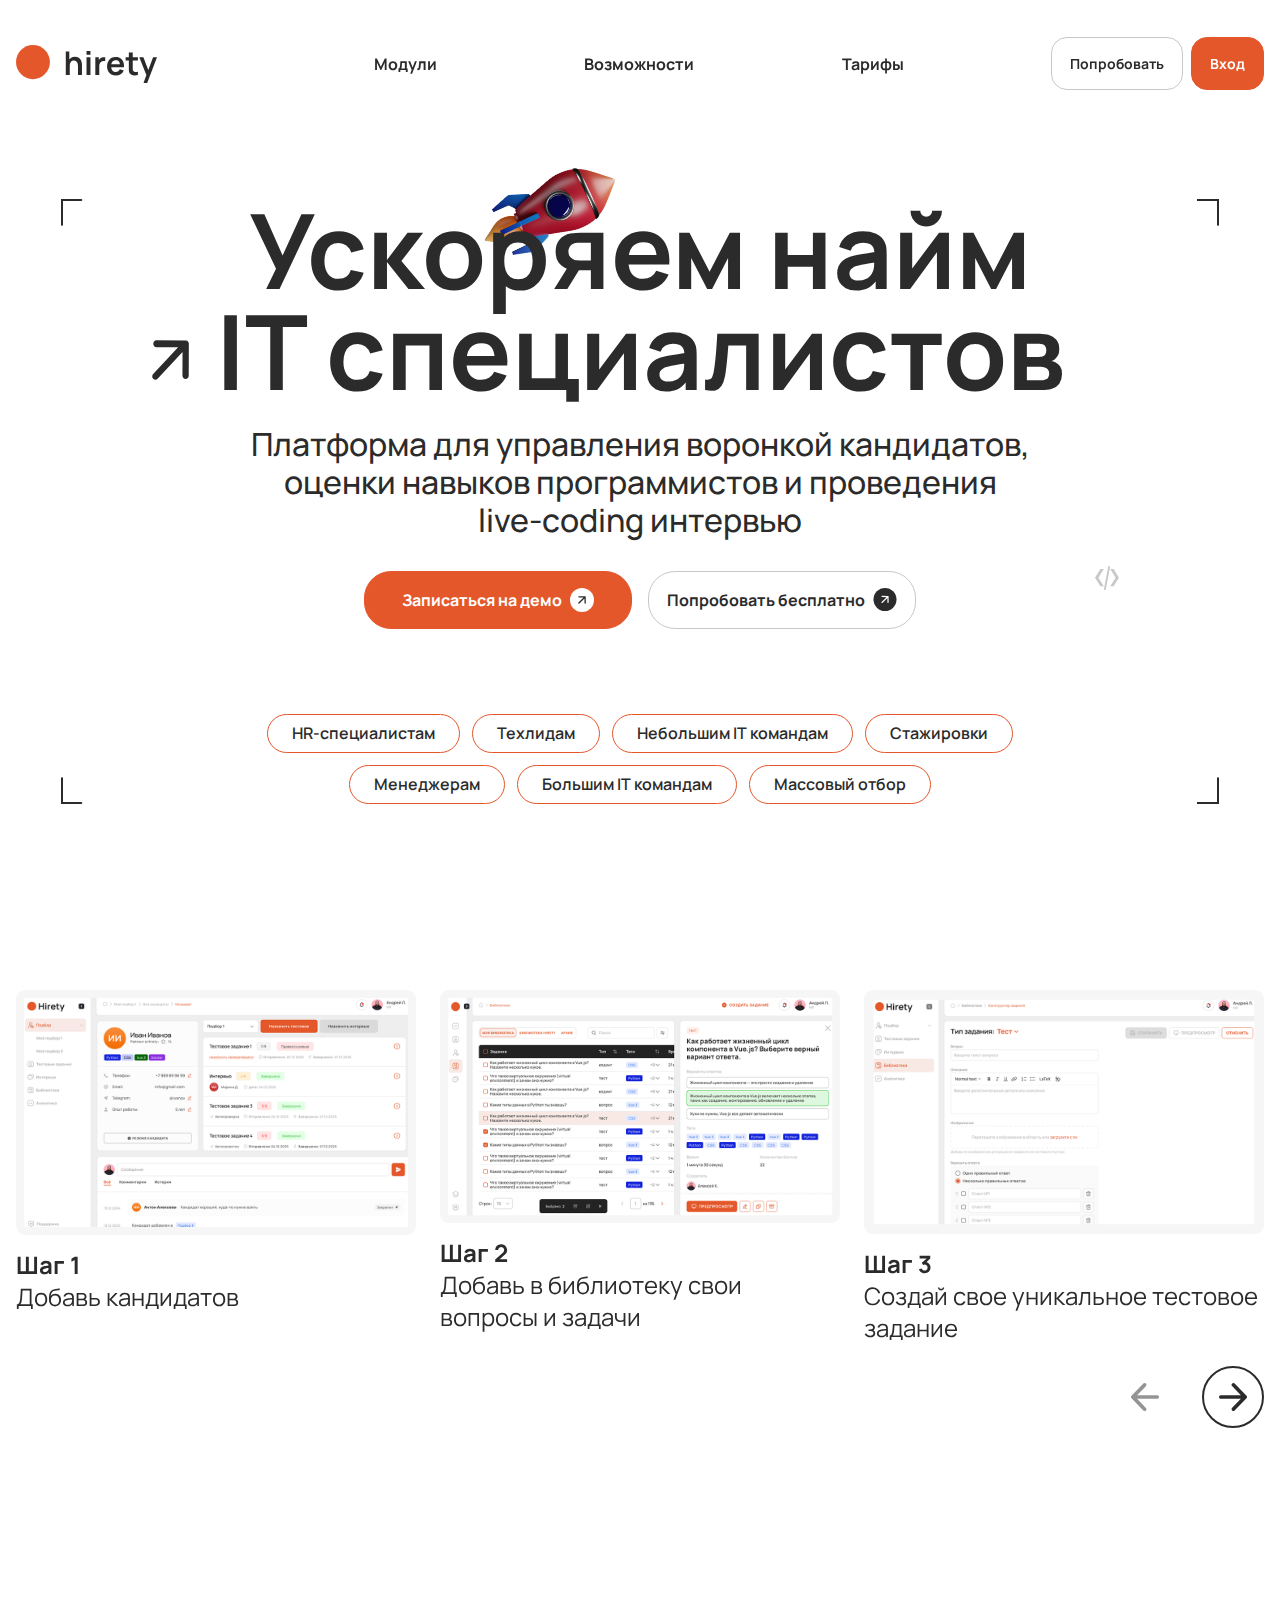
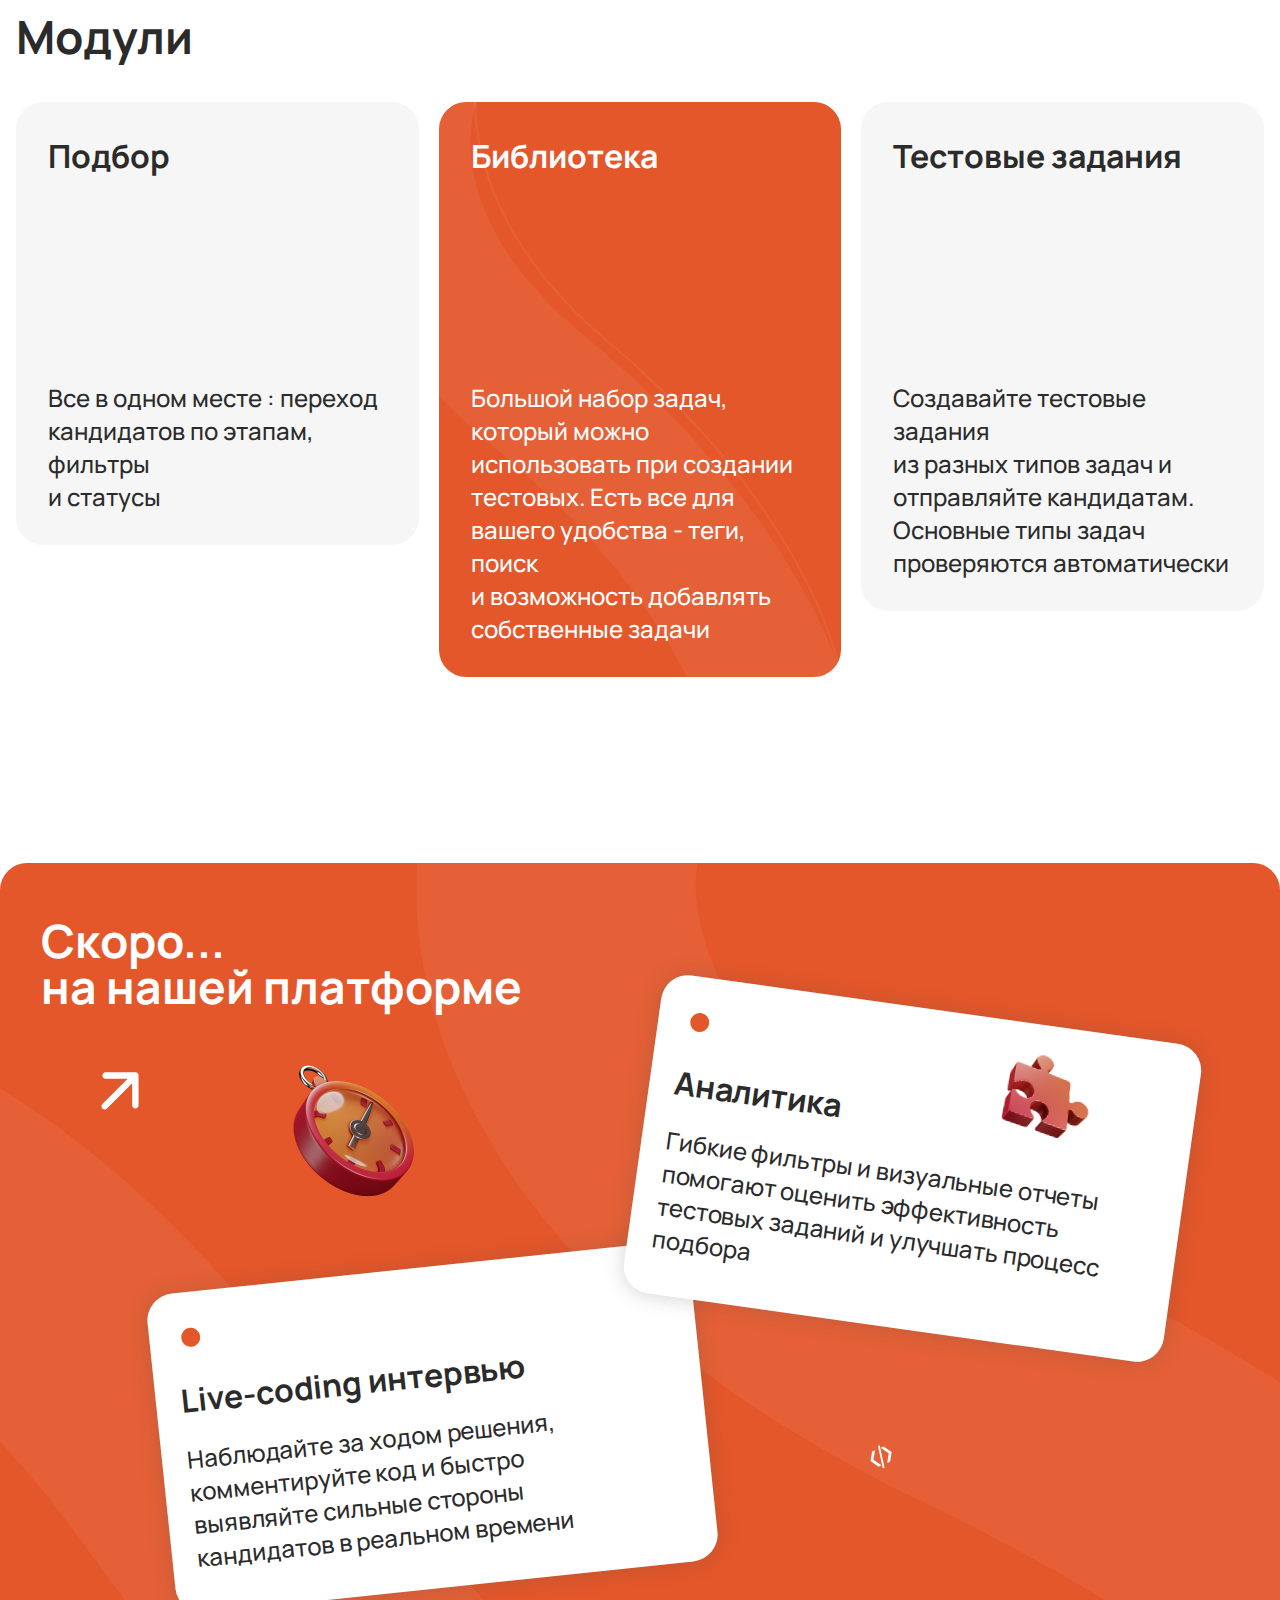
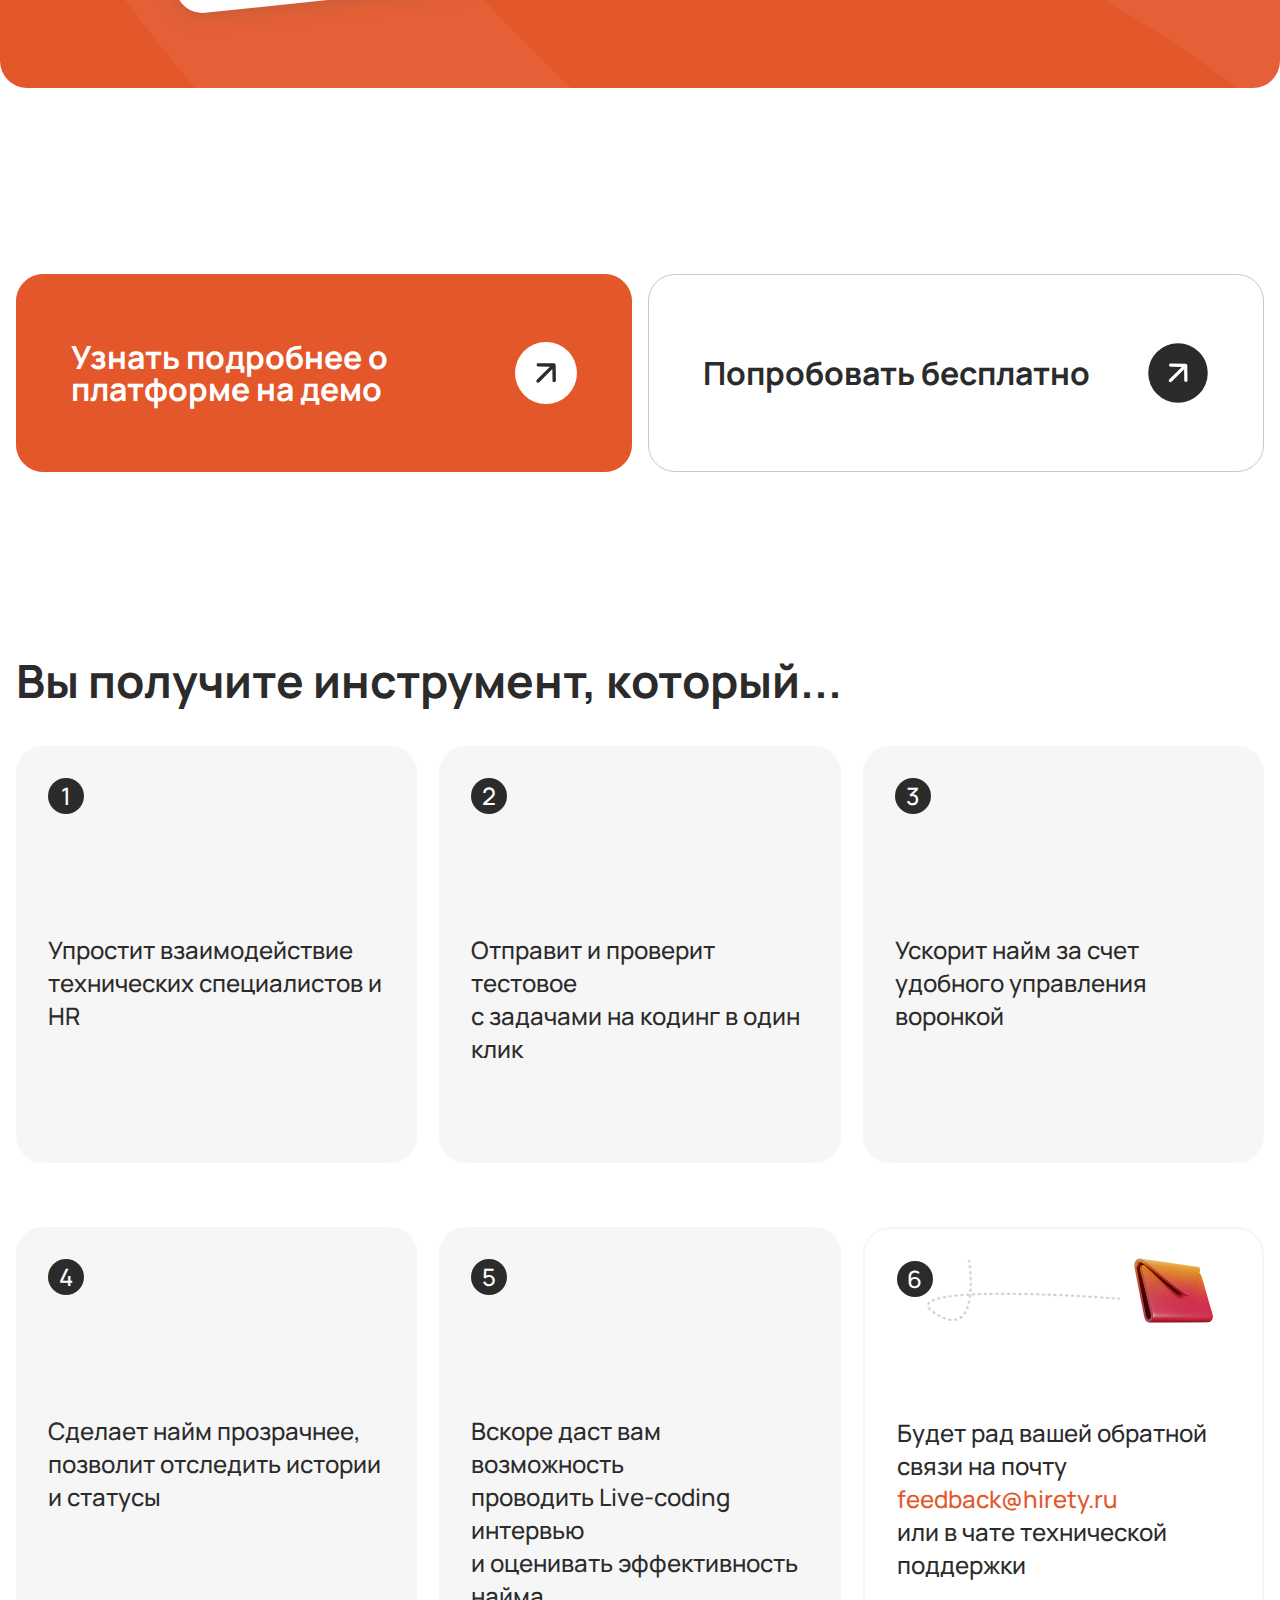
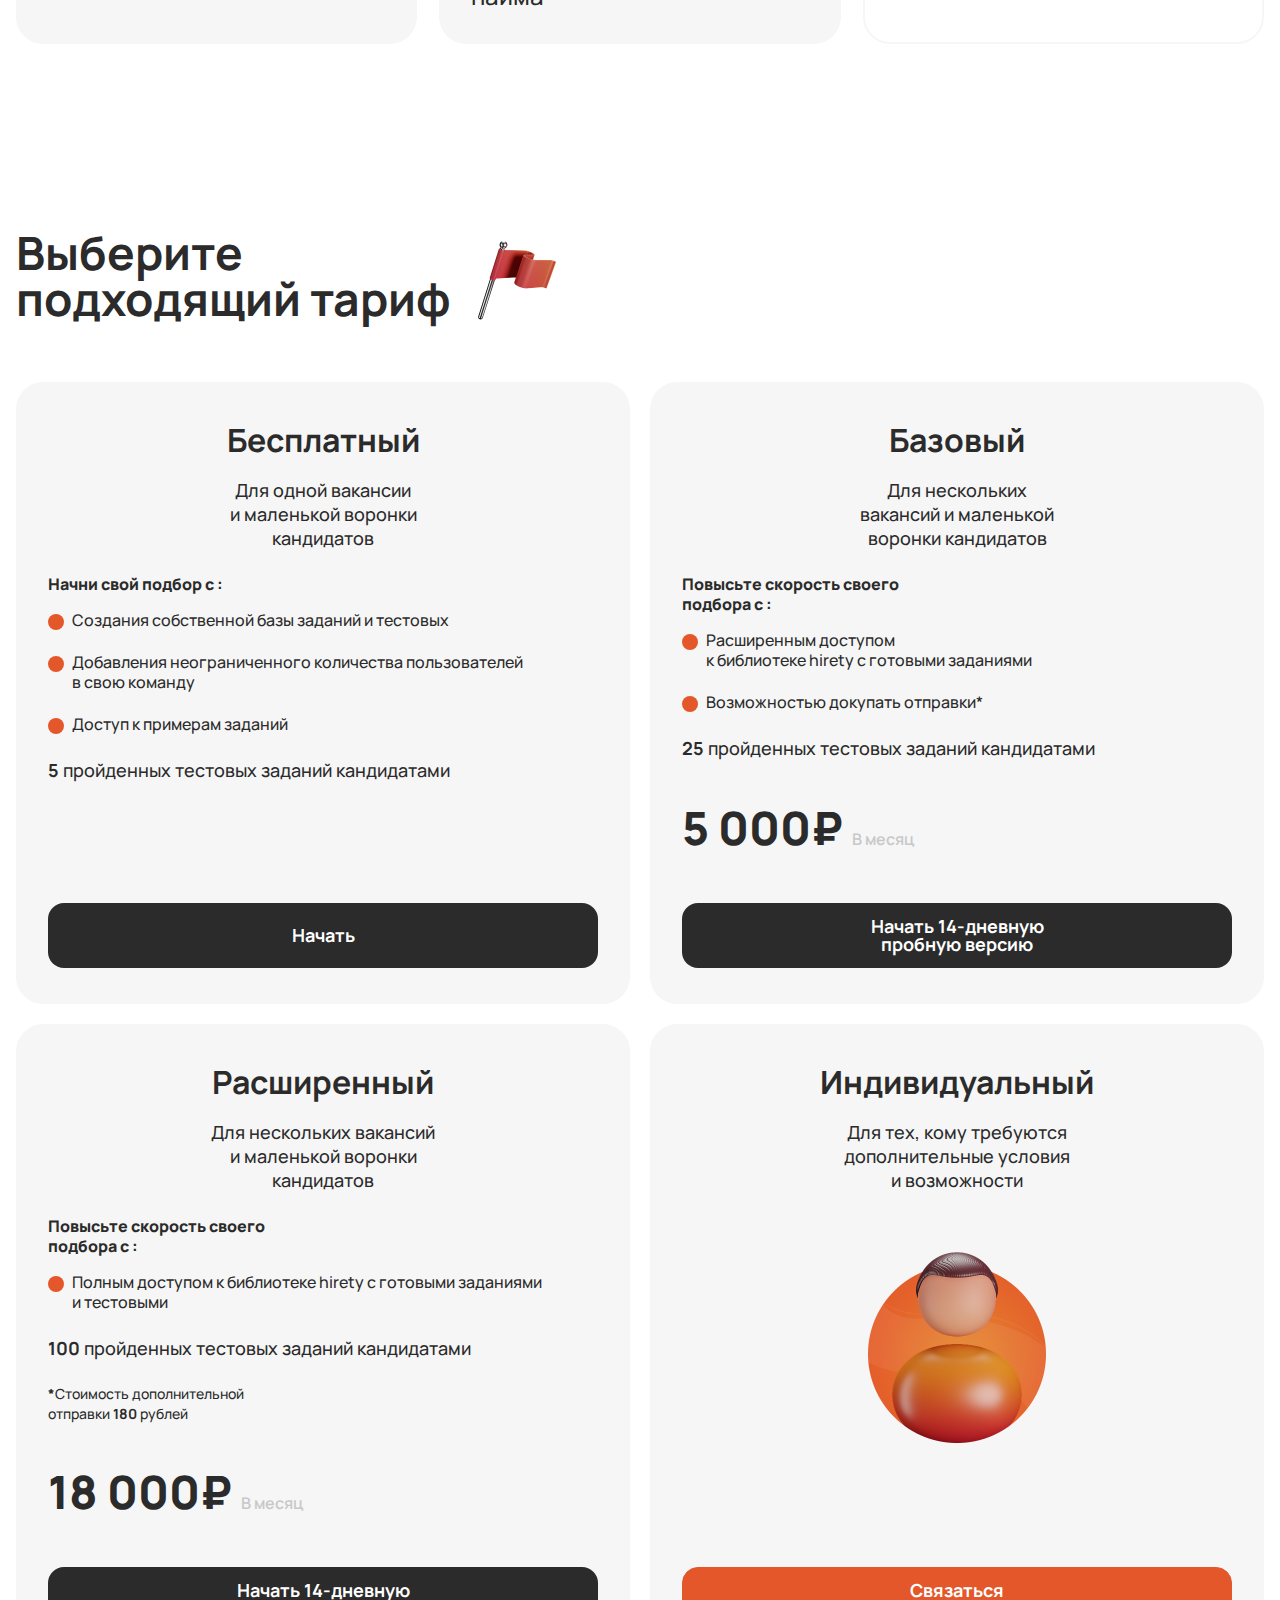
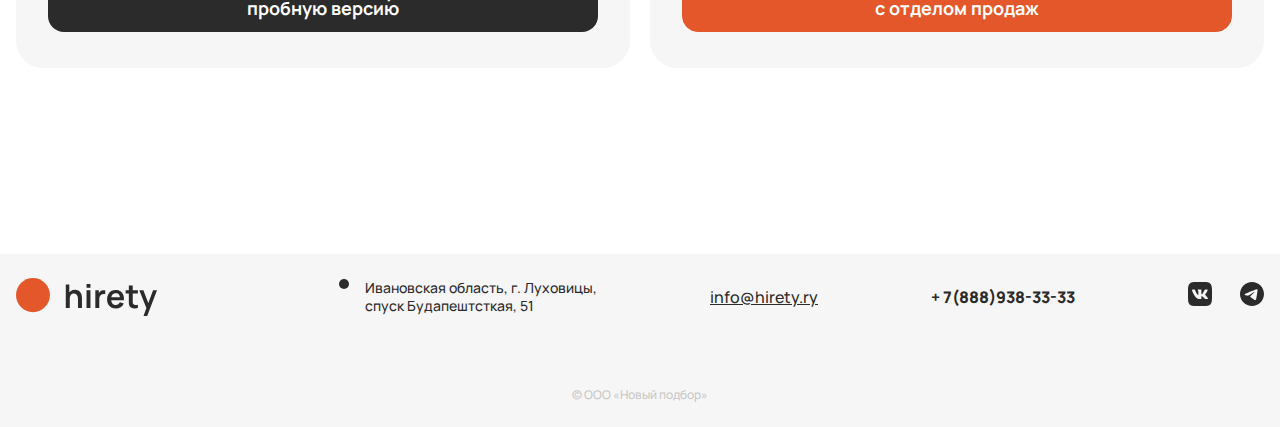
==== commit af3a7110: "fix" ====
--- a/index.html
+++ b/index.html
@@ -506,6 +506,7 @@
     </div>
     <script src="https://unpkg.com/swiper/swiper-bundle.min.js"></script>
     <script src="./scripts/script.js"></script>
+    <script src="./scripts/header.js"></script>
 </body>
 
 </html>--- a/styles/style.css
+++ b/styles/style.css
@@ -1095,6 +1095,47 @@
     color: #999999;
     margin: 16px 0 24px;
 }
+nav.one_link {
+    max-width: none;
+}
+.single_section {
+    min-height: 40vh;
+    
+}
+.single_section__text {
+    margin: 40px 0;
+    text-align: center;
+}
+.single_section__text a {
+    font-weight: 700;
+    color: var(--color-primary);
+}
+.single_section__title {
+    position: relative;
+    margin-top: 90px;
+}
+.single_section__title::before {
+    content: '';
+    position: absolute;
+    width: 170px;
+    height: 170px;
+    background: url('../images/rocjet.png') 50% / contain no-repeat;
+    z-index: -1;
+    right: 20%;
+    top: 80px;
+    transform: rotate(60deg);
+}
+.privacy_policy {
+    display: flex;
+    flex-direction: column;
+    gap: 16px;
+}
+.privacy_policy ul {
+    padding-left: 1em;
+}
+.privacy_policy {
+    text-align: start;
+}
 @media (max-width: 1450px) {
     .rates-items {
         grid-template-columns: repeat(2, 1fr);
@@ -1192,6 +1233,9 @@
     }
     br {
         display: none;
+    }
+    .section__title br {
+        display: block;
     }
 .desktop-hidden {
     display: block;
@@ -1325,5 +1369,8 @@
         font-size: 32px;
         line-height: 31px;
     }
+    .single_section__title::before {
+        top: -130px;
+    }
 
 }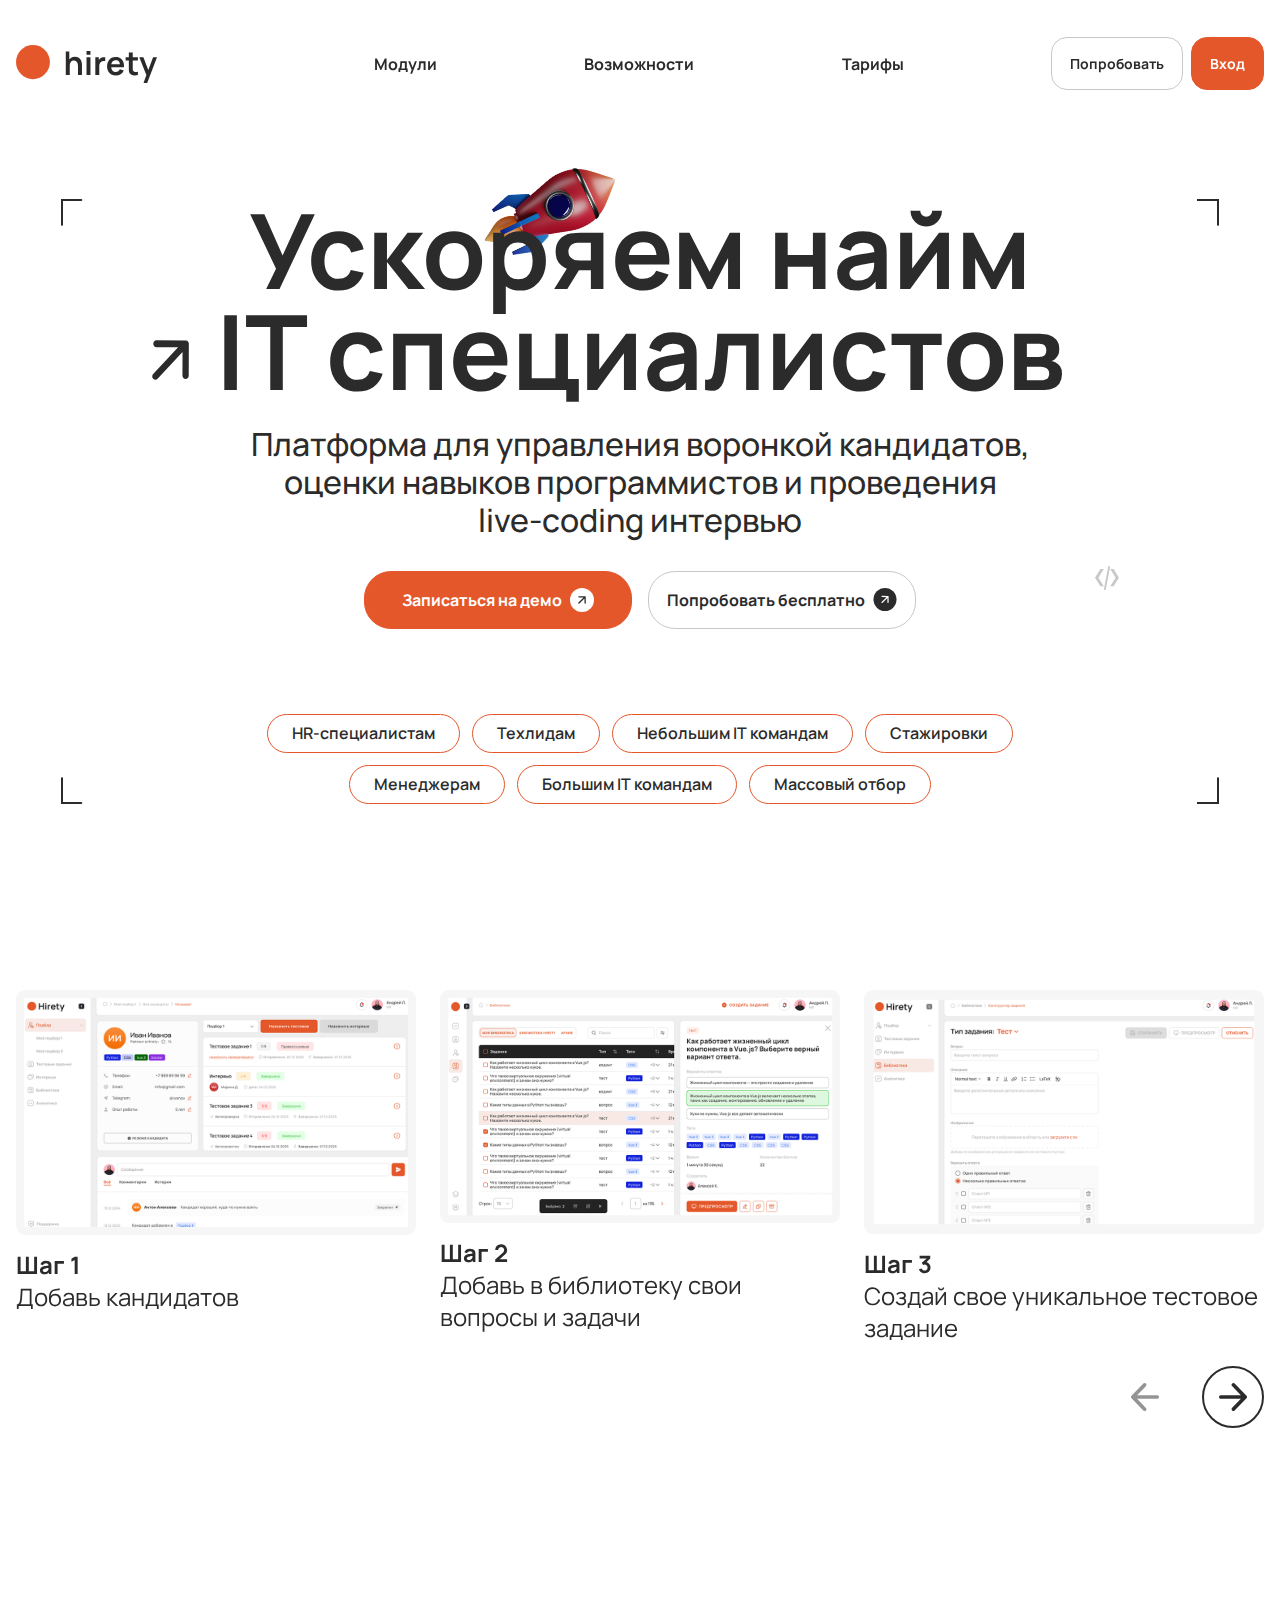
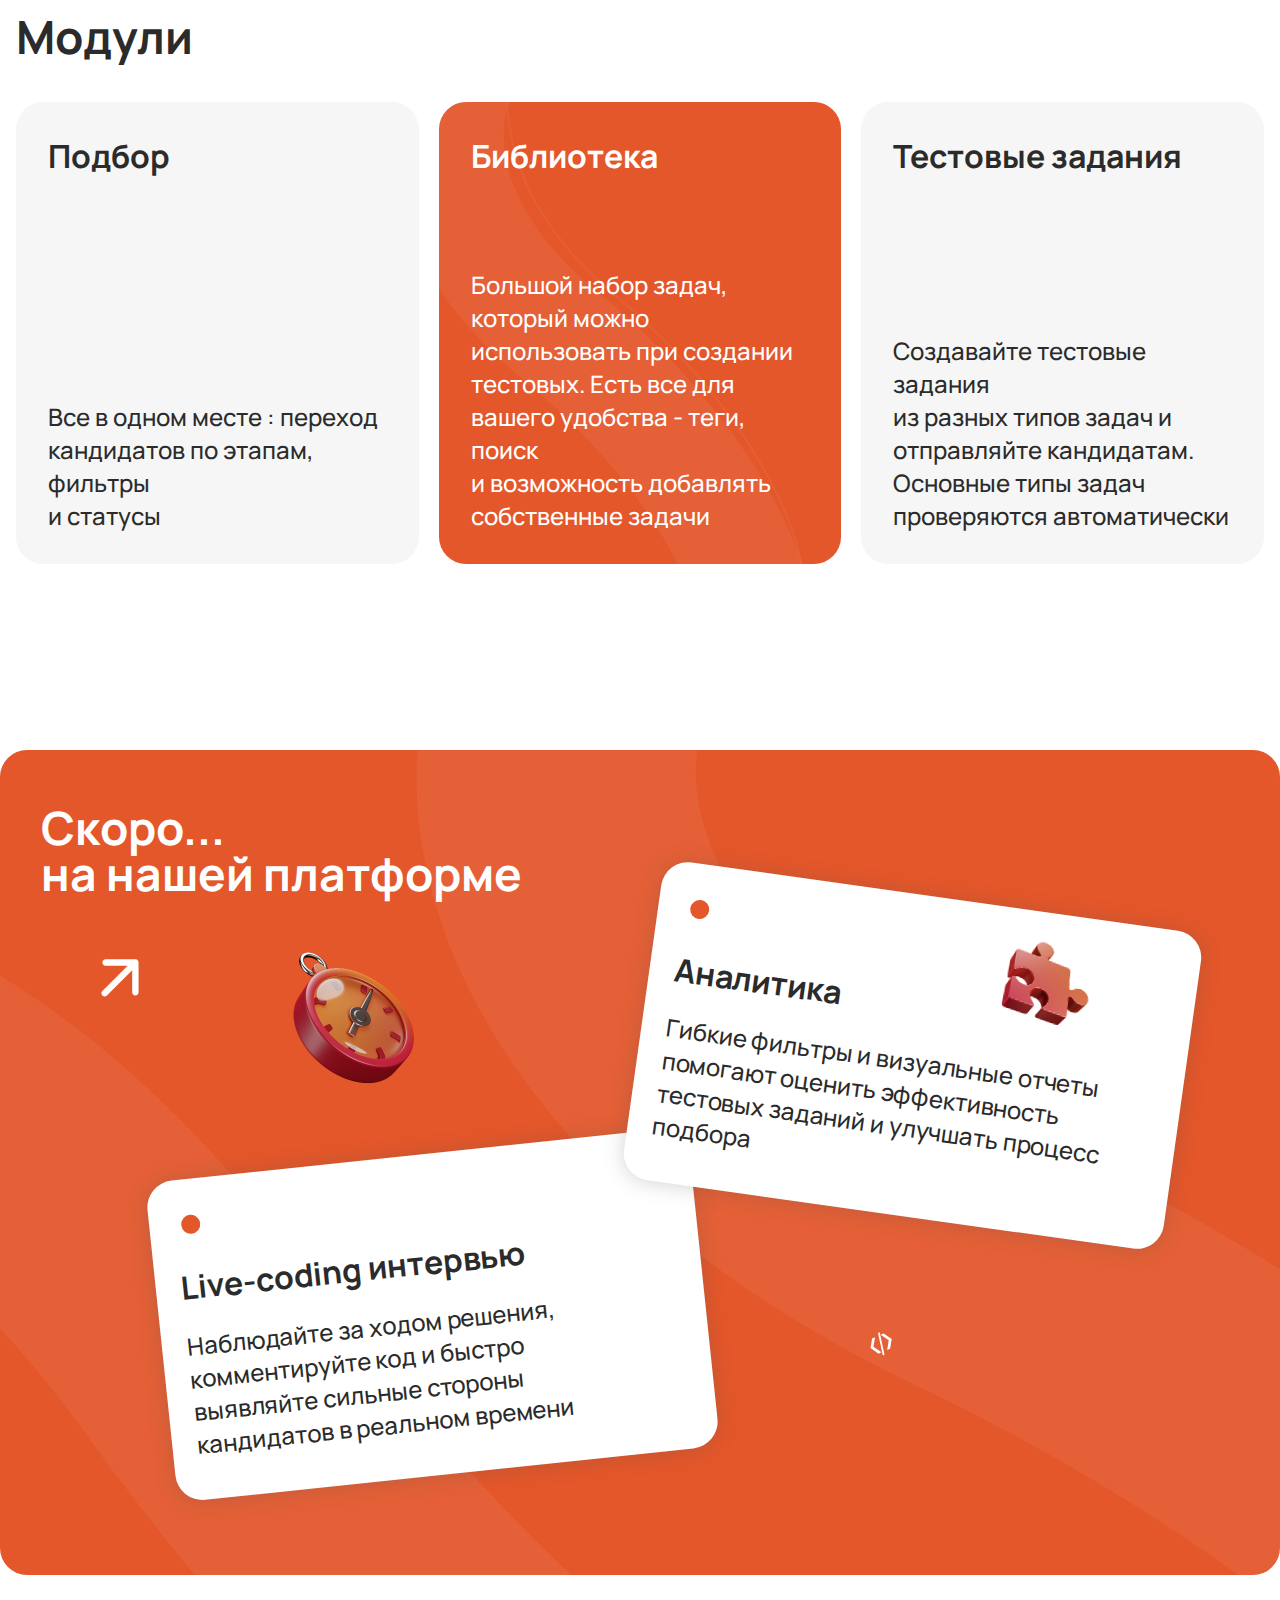
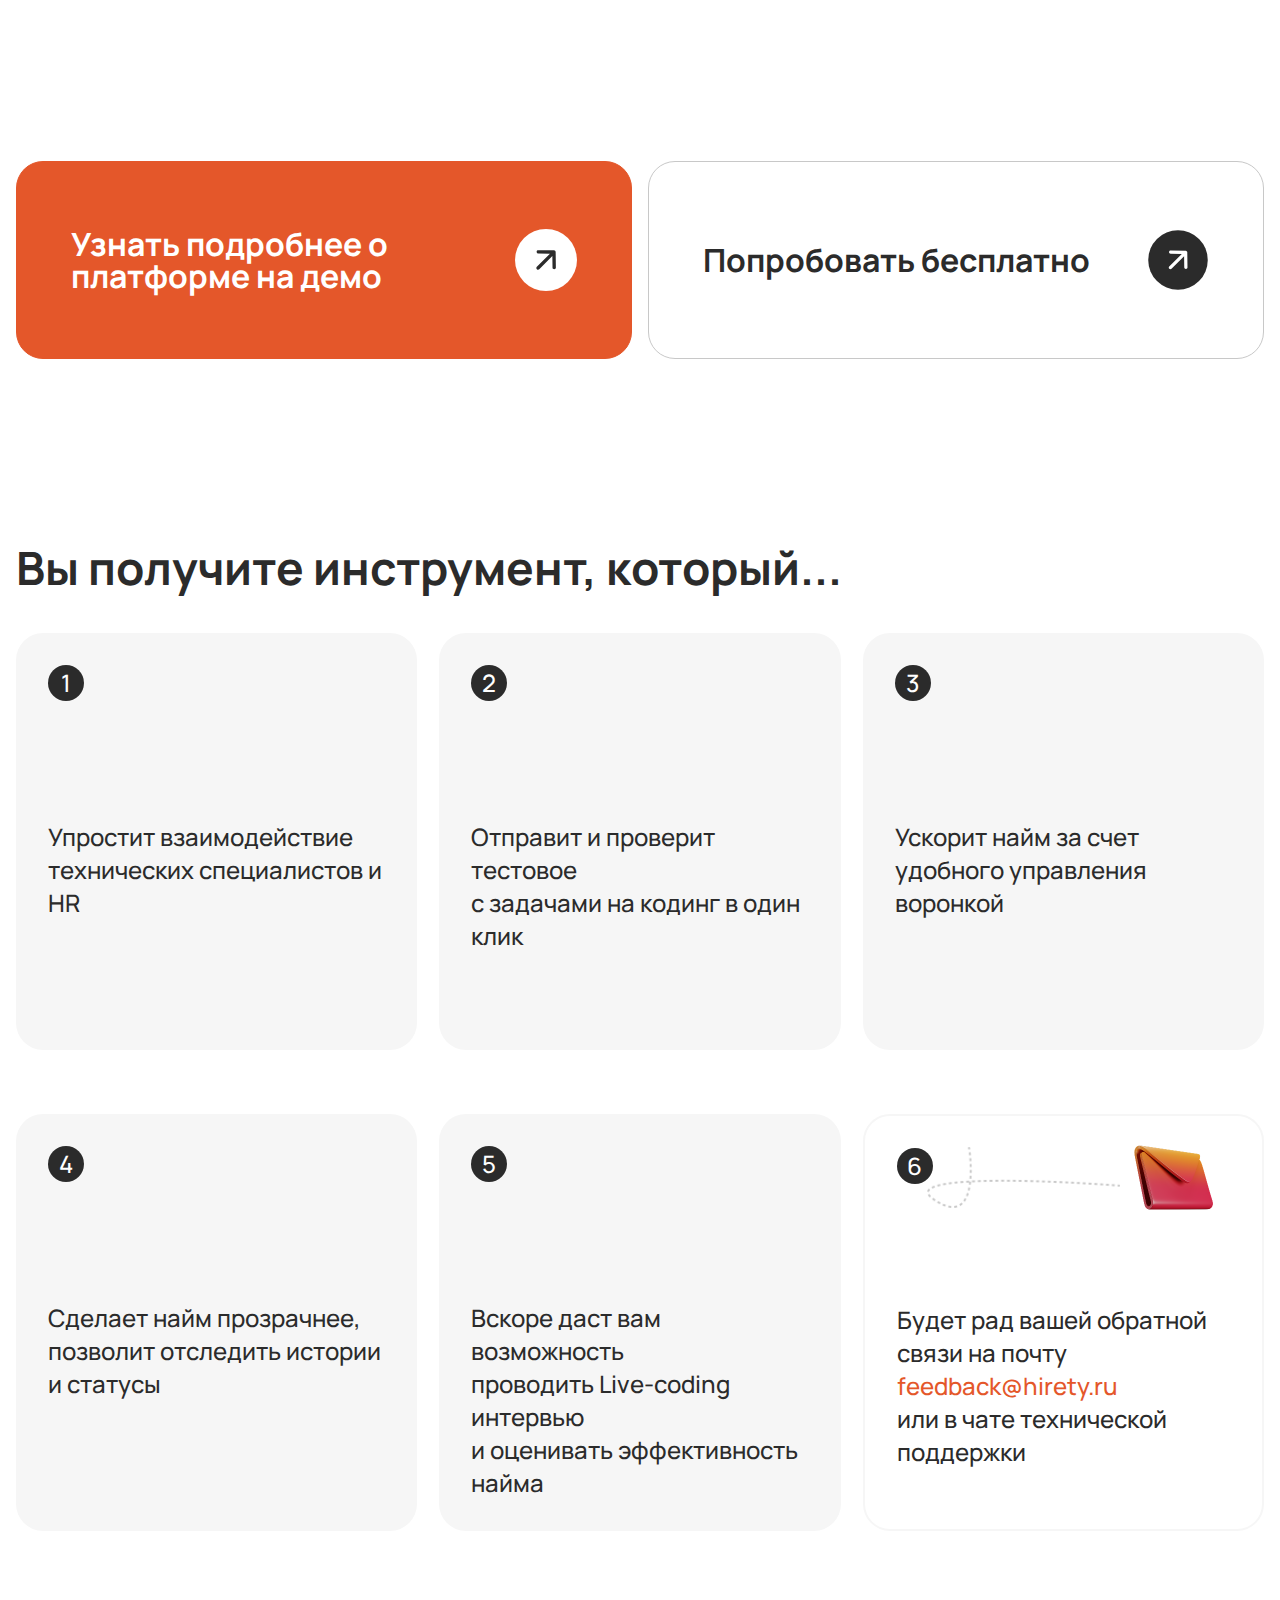
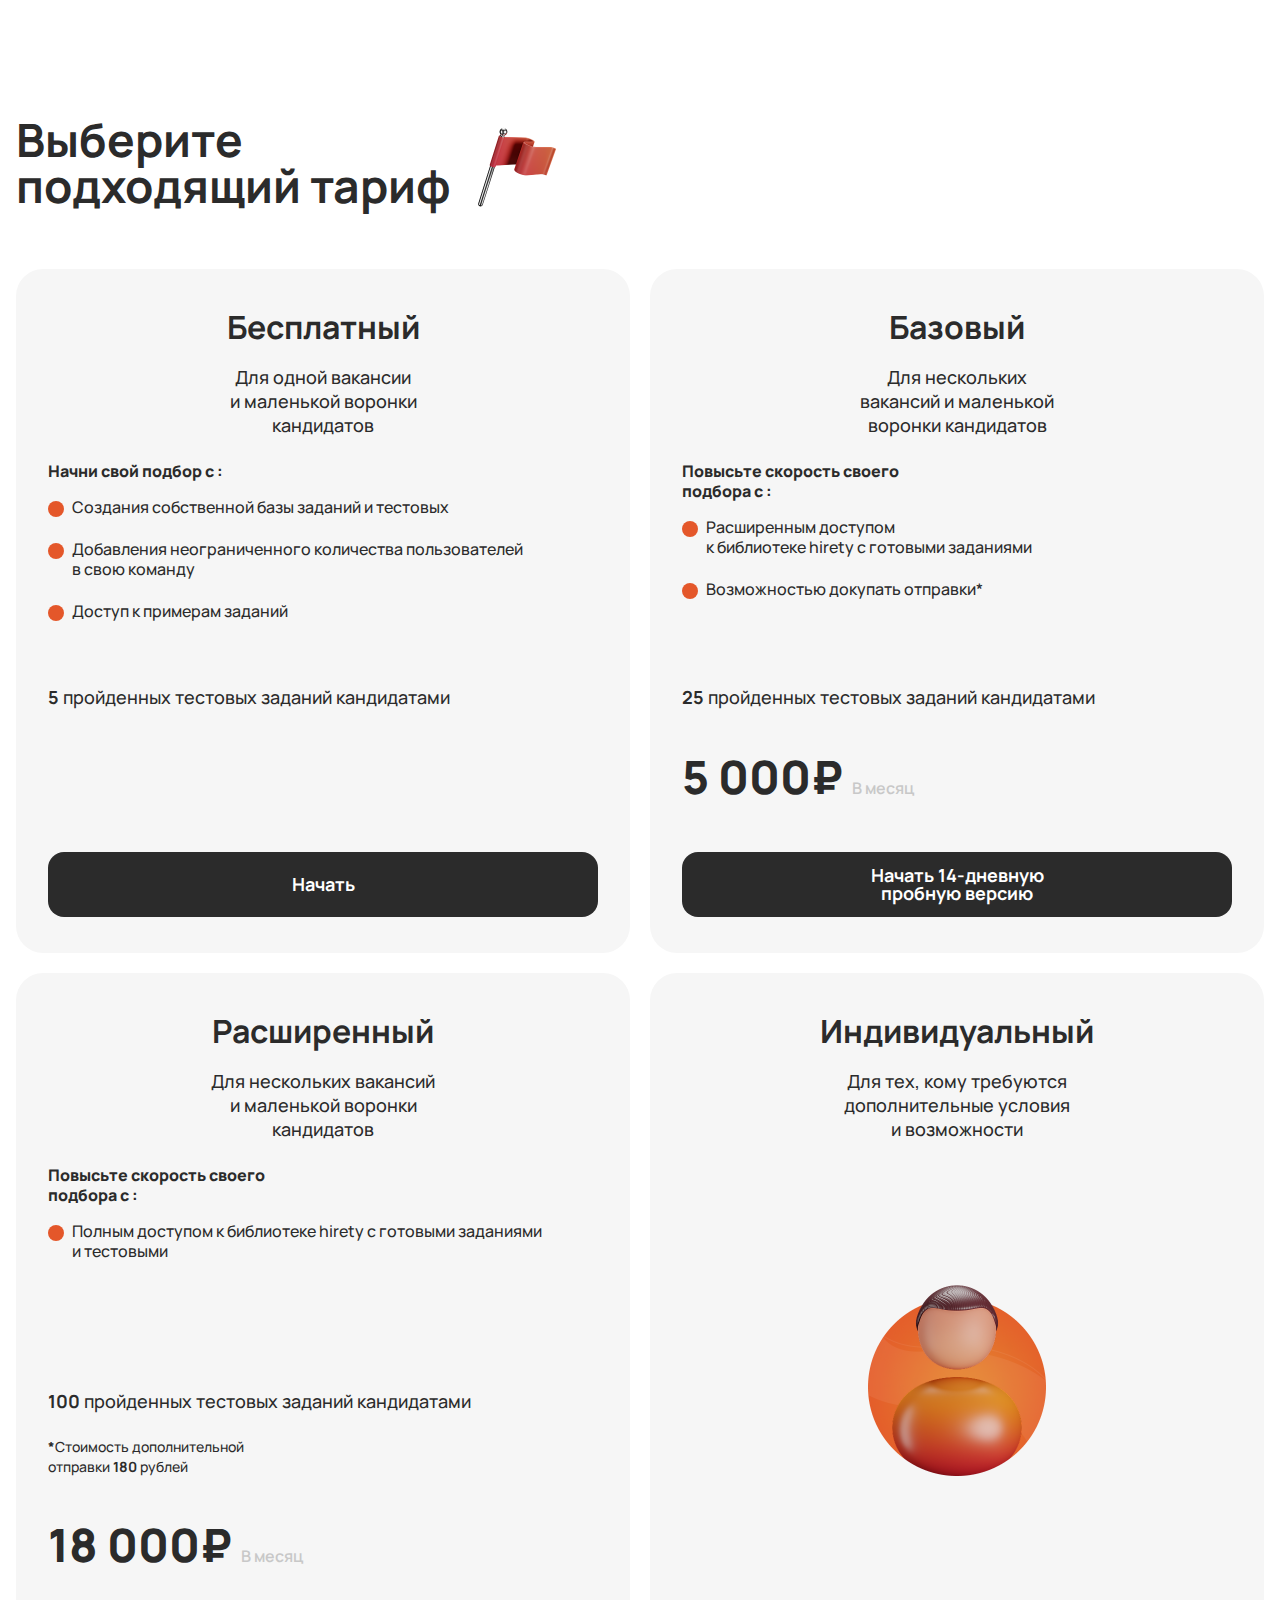
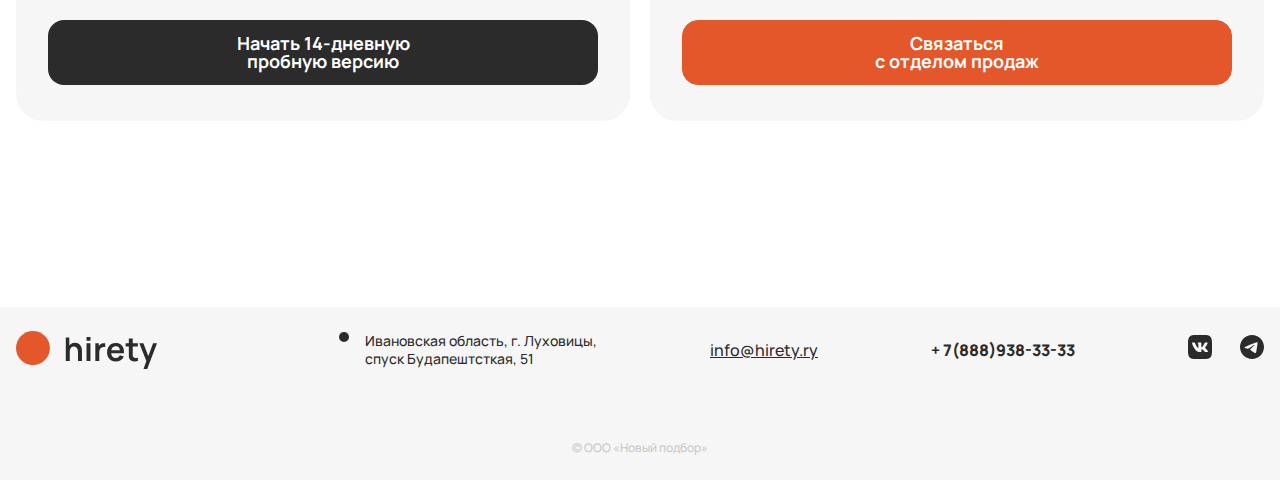
==== commit 5efea86e: "fix" ====
--- a/index.html
+++ b/index.html
@@ -49,7 +49,7 @@
         </div>
         <div class="menu__mobile hidden">
             <div class="menu__mobile-content">
-                <a href="#modules" class="btn btn_primary btn_menu-mobile">Модули</a>
+                <a href="#modules" class="btn btn_secondary btn_menu-mobile btn_primary">Модули</a>
                 <a href="#advantages" class="btn btn_secondary btn_menu-mobile">Возможности</a>
                 <a href="#rates" class="btn btn_secondary btn_menu-mobile">Тарифы</a>
                 <a href="#" class="btn btn_secondary btn_menu-mobile">Попробовать</a>
@@ -487,7 +487,7 @@
 
                     <label class="label_hidden" for="phone">Телефон:</label>
                     <input type="tel" id="phone" name="phone" placeholder="+7" required>
-
+                    <span id="phoneError" class="error-message">Введите полный номер телефона</span>
                     <label class="label-checkbox" for="agreement">
                         <input type="checkbox" id="agreement" name="agreement" required>
                         <span>
--- a/styles/style.css
+++ b/styles/style.css
@@ -544,7 +544,7 @@
 
 .modules__container {
     display: flex;
-    align-items: start;
+    align-items: stretch;
     gap: 20px;
     margin-top: 42px;
 }
@@ -553,7 +553,8 @@
     width: 100%;
     display: flex;
     flex-direction: column;
-    gap: 203px;
+    justify-content: space-between;
+    gap: 90px;
     padding: 32px;
     background-color: var(--color-gray-100);
     border-radius: var(--border-radius-l);
@@ -810,10 +811,12 @@
     gap: 60px;
 
 }
-
+.rates-item__info_list-wrapper {
+    min-height: 200px;
+}
 .rates-item__info {
-    display: flex;
-    flex-direction: column;
+    display: grid;
+    grid-template-columns: 1fr;
     gap: 24px;
 }
 
@@ -884,6 +887,9 @@
 
 .rates-item__info_middle {
     flex-grow: 2;
+    display: flex;
+    align-items: center;
+    justify-content: center;
 }
 
 .img-personality {
@@ -1081,7 +1087,14 @@
     font-weight: 700;
     font-size: 18px;
 }
-
+.error-message {
+    color: var(--color-primary);
+    font-size: 14px;
+    display: none;
+}
+.error-outline {
+    outline: 1px solid var(--color-primary);
+}
 
 .modal__title {
     font-weight: 600;
